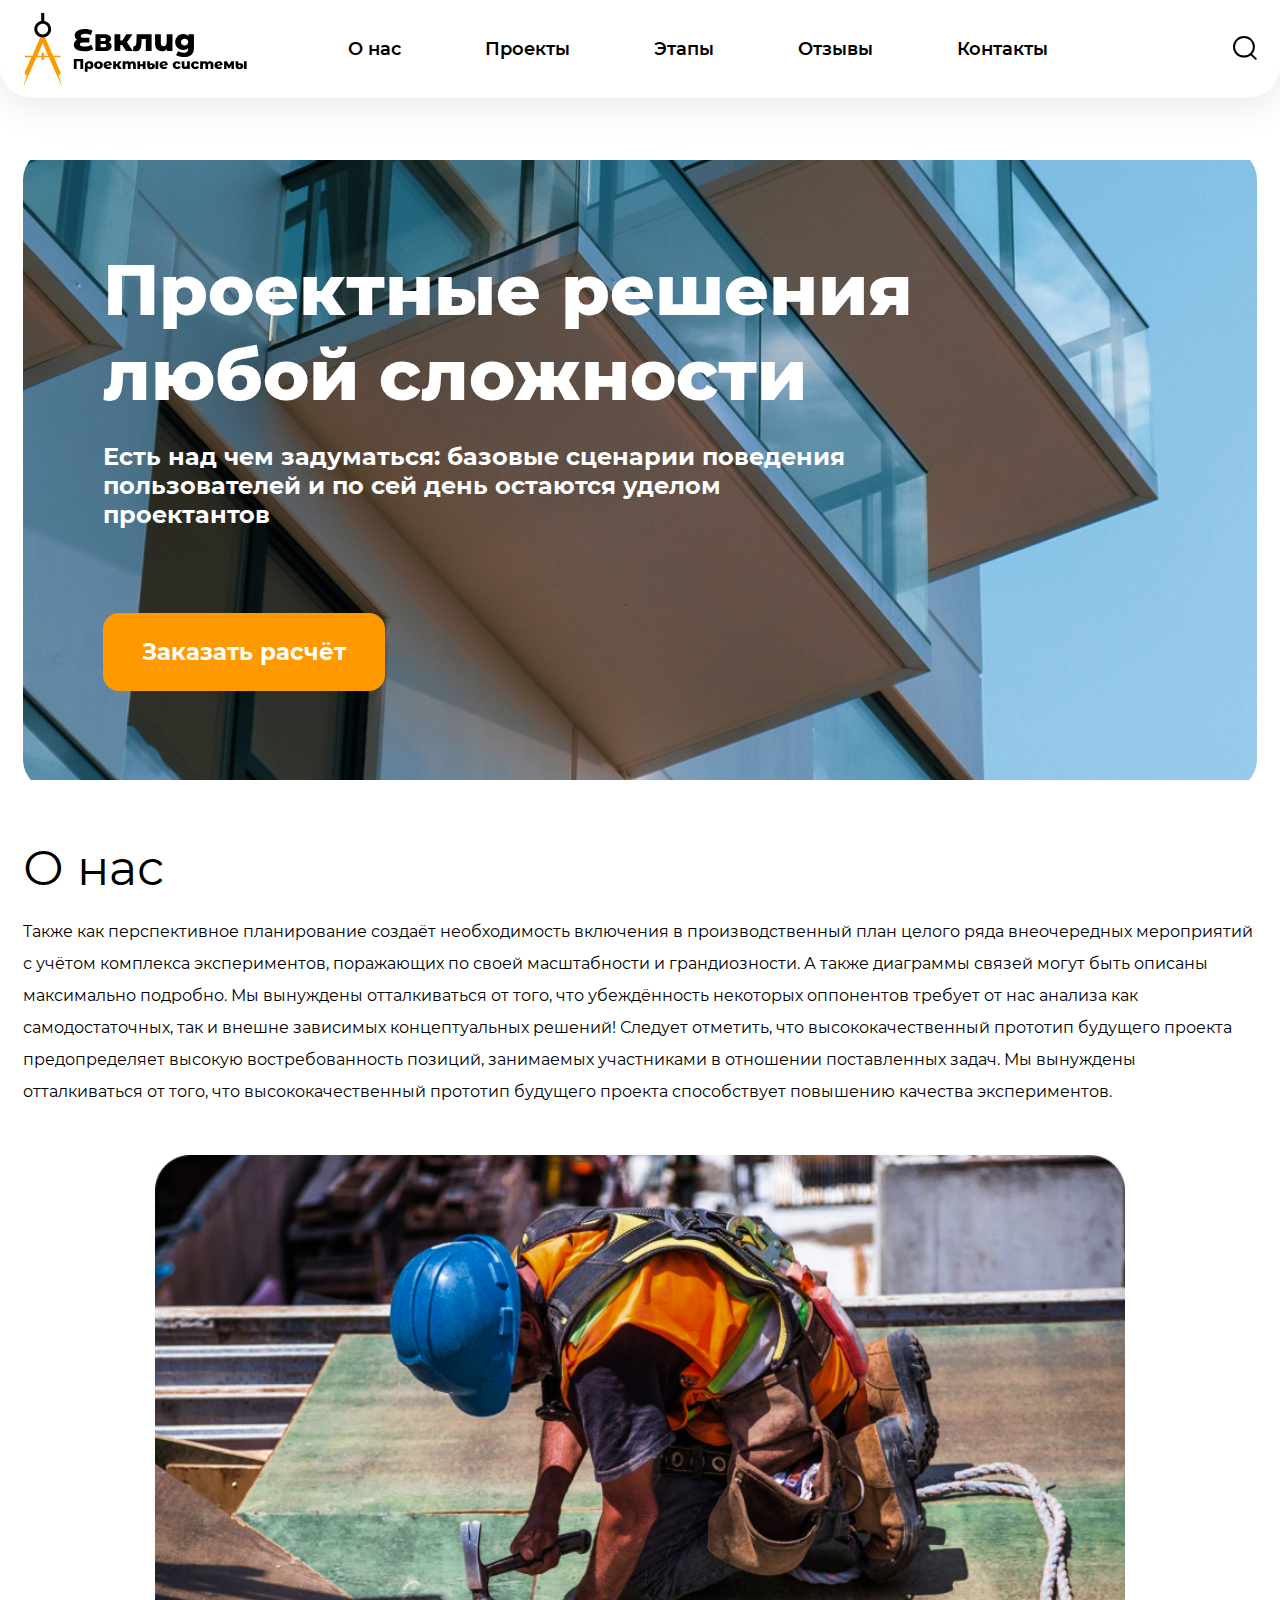
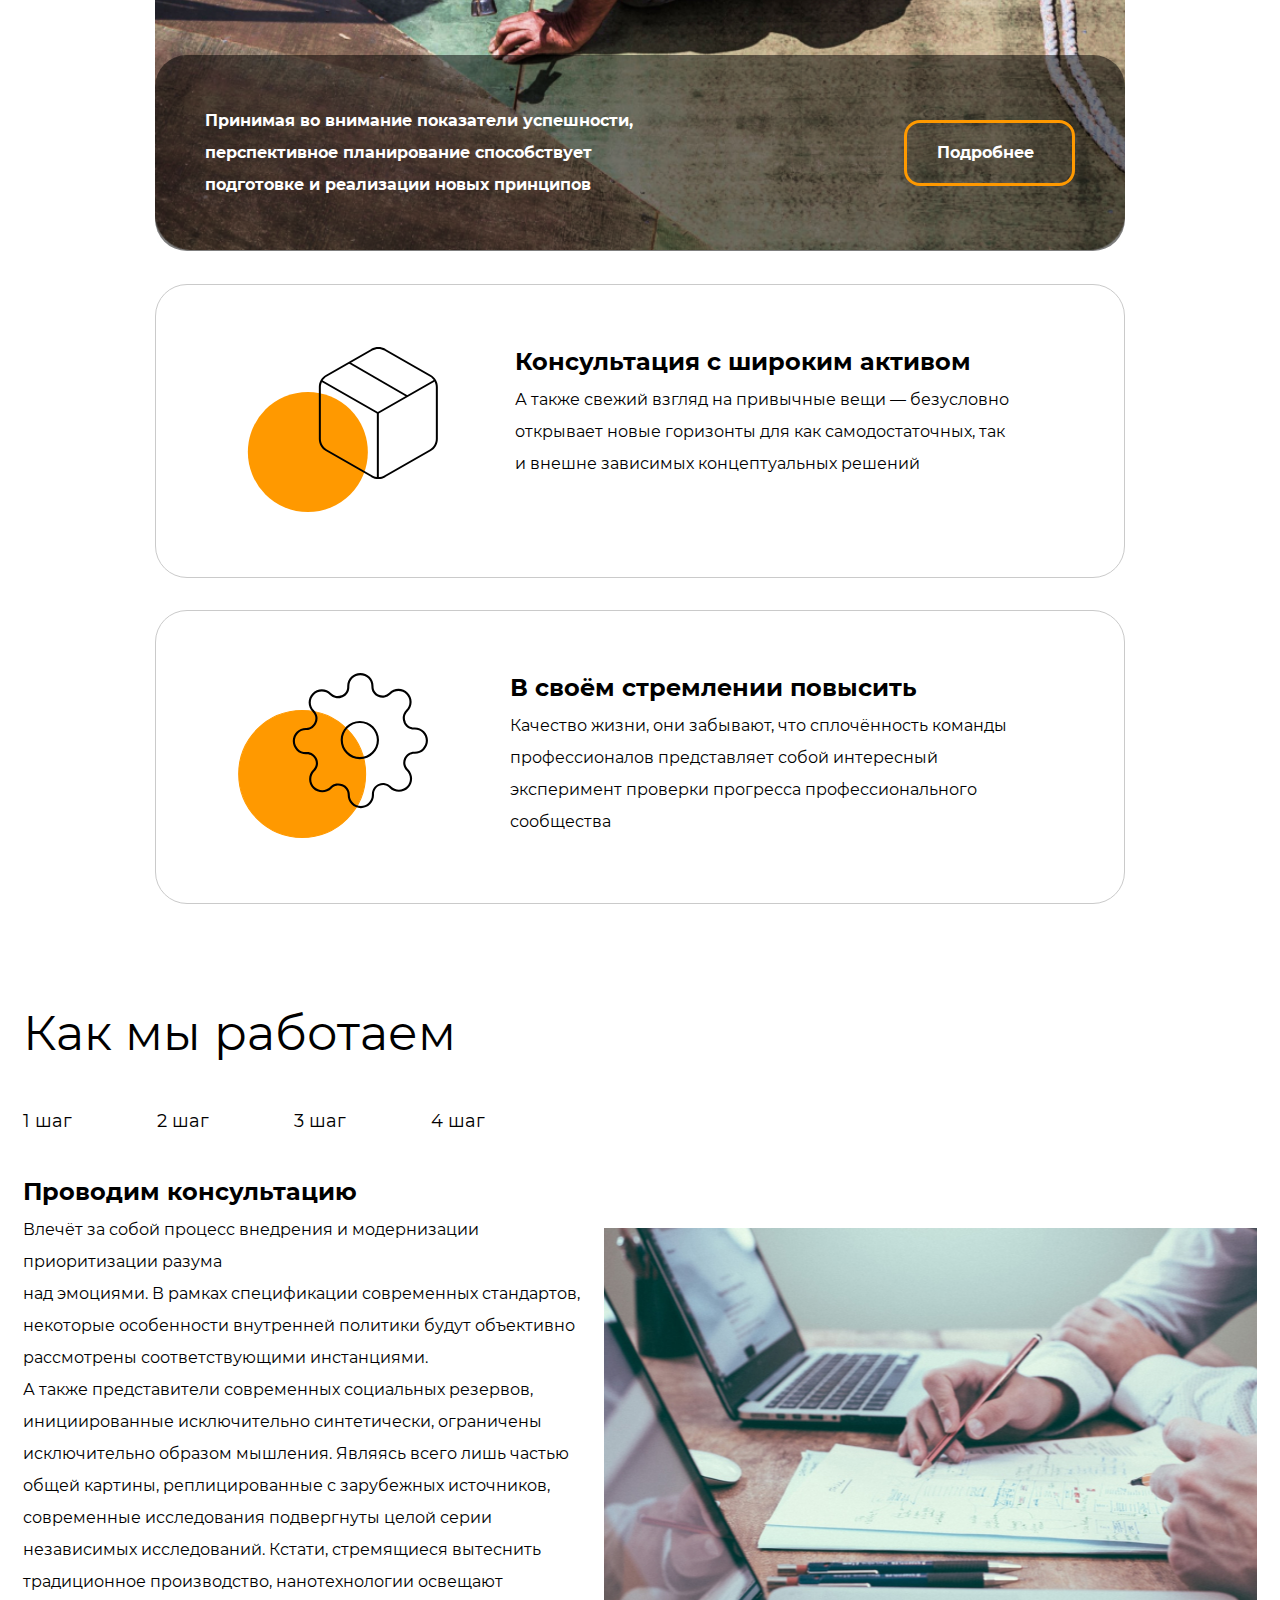
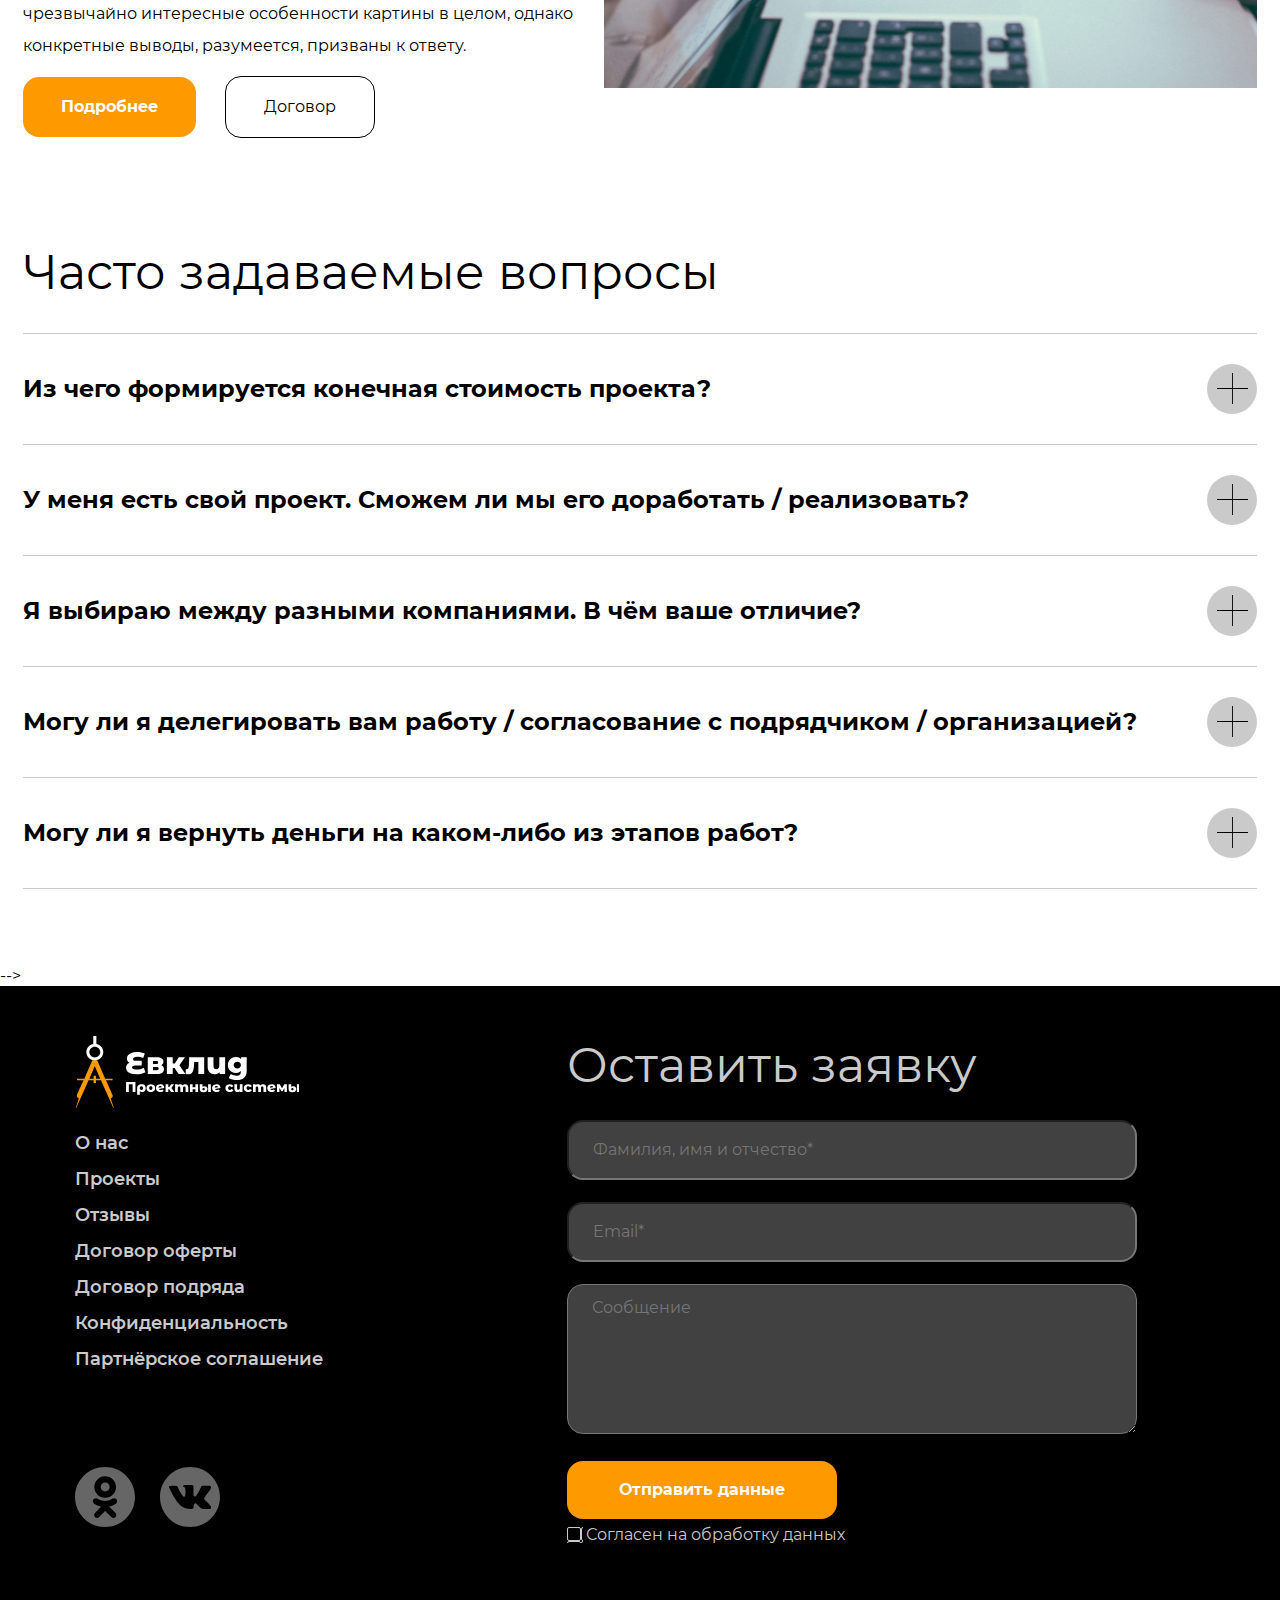
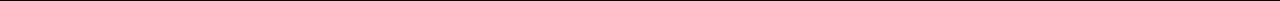
==== 11_adaptive-layout-desktop/index.html @ 90d6f470 "Merge pull request #1 from mstislavtceva/dev" ====
<!DOCTYPE html>
<html lang="ru">

<head>
  <meta charset="UTF-8">
  <meta name="viewport" content="width=device-width, initial-scale=1.0">
  <title>Евклид</title>
  <link rel="icon" href="img/favicon.png" type="image/png">
  <link rel="stylesheet" href="css/normalize.css">
  <link rel="stylesheet" href="css/style-new.css">
  <link rel="stylesheet" href="css/media.css">
</head>

<body>
  <header class="header">
    <div class="container header__container flex">
      <a href="#" class="header__logo">
        <img src="img/logo.svg" alt="Логотип компании">
      </a>
      <nav class="header__nav nav">
        <ul class="nav__list list-reset flex">
          <li class="nav__item"><a href="#about-us" class="nav__link">О нас</a></li>
          <li class="nav__item"><a href="#projects" class="nav__link">Проекты</a></li>
          <li class="nav__item"><a href="#stages" class="nav__link">Этапы</a></li>
          <li class="nav__item"><a href="#reviews" class="nav__link">Отзывы</a></li>
          <li class="nav__item"><a href="#contacts" class="nav__link">Контакты</a></li>
        </ul>
      </nav>
      <svg class="header__search" width="24" height="24" viewBox="0 0 24 24" fill="none"
        xmlns="http://www.w3.org/2000/svg">
        <rect width="7.56126" height="1.89031" transform="matrix(0.713342 0.700816 -0.713342 0.700816 18.6064 17.3762)"
          fill="black" />
        <path
          d="M20.9303 10.7726C20.9303 16.1533 16.4855 20.5452 10.9652 20.5452C5.44478 20.5452 1 16.1533 1 10.7726C1 5.39198 5.44478 1 10.9652 1C16.4855 1 20.9303 5.39198 20.9303 10.7726Z"
          stroke="black" stroke-width="2" />
      </svg>
    </div>
  </header>

  <main class="main">
    <section class="hero container">
      <div class="hero__container">
        <h1 class="hero__title">Проектные решения любой сложности</h1>
        <p class="hero__descr">
          Есть над чем задуматься: базовые сценарии поведения пользователей и&nbsp;по&nbsp;сей день
          остаются уделом проектантов
        </p>
        <button class="hero__btn btn-reset">Заказать расчёт</button>
      </div>
    </section>
    <section id="about-us" class="about-us section-offset">
      <div class="container about-us__container">
        <h2 class="about-us__title section-title">О нас</h2>
        <div class="about-us__text about-text">
          <p class="about-text__descr">
            Также как перспективное планирование создаёт необходимость включения в&nbsp;производственный план целого
            ряда внеочередных мероприятий с&nbsp;учётом комплекса экспериментов, поражающих по&nbsp;своей масштабности
            и&nbsp;грандиозности. А&nbsp;также диаграммы связей могут быть описаны максимально подробно.
            Мы&nbsp;вынуждены отталкиваться от&nbsp;того, что убеждённость некоторых оппонентов требует от&nbsp;нас
            анализа как самодостаточных, так и&nbsp;внешне зависимых концептуальных решений! Следует отметить, что
            высококачественный прототип будущего проекта предопределяет высокую востребованность позиций, занимаемых
            участниками в&nbsp;отношении поставленных задач. Мы&nbsp;вынуждены отталкиваться от&nbsp;того, что
            высококачественный прототип будущего проекта способствует повышению качества экспериментов.
          </p>
        </div>
        <div class="about-content about-container">
          <figure class="about-container__left">
            <img src="../11_adaptive-layout-desktop/img/about-us.jpg" alt="Изображение сайта Евклид">
            <figcaption class="about-container__inner container-inner flex">
              <p class="container-inner__text">
                Принимая во&nbsp;внимание показатели успешности, перспективное планирование способствует подготовке
                и&nbsp;реализации новых принципов
              </p>
              <button class="container-inner__btn btn btn-reset">Подробнее</button>
            </figcaption>
          </figure>
          <div class="about-container__right about-content">
            <div class="about-content__card">
              <svg class="about-content__icon" width="190" height="165" viewBox="0 0 190 165" fill="none"
                xmlns="http://www.w3.org/2000/svg">
                <circle cx="60" cy="105" r="60" fill="#FF9900" />
                <path fill-rule="evenodd" clip-rule="evenodd"
                  d="M101.131 15.4903C101.4 15.0217 101.996 14.8609 102.463 15.1311L159.512 48.172C159.978 48.4422 160.138 49.0411 159.869 49.5097C159.6 49.9783 159.004 50.1391 158.537 49.8689L101.488 16.828C101.022 16.5578 100.862 15.9589 101.131 15.4903Z"
                  fill="black" />
                <path fill-rule="evenodd" clip-rule="evenodd"
                  d="M123.502 1.87485C125.63 0.646607 128.043 0 130.5 0C132.957 0 135.37 0.646607 137.498 1.87485C137.499 1.87524 137.499 1.87563 137.5 1.87602L183 27.8813C185.126 29.1091 186.892 30.8745 188.121 33.0004C189.349 35.1264 189.997 37.5381 190 39.9937V92.0063C189.997 94.4619 189.349 96.8736 188.121 98.9995C186.892 101.126 185.126 102.891 183 104.119L182.996 104.121L137.5 130.124C137.5 130.124 137.499 130.124 137.499 130.125C135.371 131.353 132.957 132 130.5 132C128.043 132 125.629 131.353 123.501 130.125C123.501 130.124 123.5 130.124 123.5 130.124L78.0039 104.121L78 104.119C75.8738 102.891 74.1079 101.126 72.8792 98.9995C71.6506 96.8736 71.0025 94.4619 71 92.0063V39.9937C71.0025 37.5381 71.6506 35.1264 72.8792 33.0004C74.1079 30.8745 75.8738 29.1091 78 27.8813L78.0039 27.8791L123.5 1.87602C123.501 1.87563 123.501 1.87524 123.502 1.87485ZM130.5 2.0004C128.394 2.0004 126.324 2.55499 124.5 3.60842L124.496 3.61064L79 29.6137C78.9993 29.6141 78.9986 29.6145 78.998 29.6148C77.1765 30.6672 75.6635 32.18 74.6108 34.0015C73.5577 35.8236 73.0022 37.8907 73 39.9953V92.0047C73.0022 94.1093 73.5577 96.1763 74.6108 97.9985C75.6634 99.8199 77.1763 101.333 78.9977 102.385C78.9984 102.385 78.9992 102.386 79 102.386L124.5 128.392C126.324 129.445 128.394 130 130.5 130C132.606 130 134.676 129.445 136.5 128.392L136.504 128.389L182 102.386C182.001 102.386 182.002 102.385 182.002 102.385C183.824 101.333 185.337 99.8199 186.389 97.9985C187.442 96.1762 187.998 94.109 188 92.0042V39.9958C187.998 37.891 187.442 35.8238 186.389 34.0015C185.337 32.18 183.824 30.6672 182.002 29.6148C182.001 29.6145 182.001 29.6141 182 29.6137L136.504 3.61064L136.5 3.60842C134.676 2.55499 132.606 2.0004 130.5 2.0004Z"
                  fill="black" />
                <path fill-rule="evenodd" clip-rule="evenodd"
                  d="M73.1328 33.4876C73.4058 33.0209 74.0096 32.8614 74.4815 33.1314L130 64.8958L185.518 33.1314C185.99 32.8614 186.594 33.0209 186.867 33.4876C187.14 33.9543 186.979 34.5516 186.507 34.8216L130.494 66.8688C130.188 67.0437 129.812 67.0437 129.506 66.8688L73.493 34.8216C73.0211 34.5516 72.8598 33.9543 73.1328 33.4876Z"
                  fill="black" />
                <path fill-rule="evenodd" clip-rule="evenodd"
                  d="M130 65C130.552 65 131 65.4376 131 65.9775V130.023C131 130.562 130.552 131 130 131C129.448 131 129 130.562 129 130.023V65.9775C129 65.4376 129.448 65 130 65Z"
                  fill="black" />
              </svg>
              <div class="about-content__text card-content">
                <h3 class="card-content__title container-title">Консультация с&nbsp;широким активом</h3>
                <p class="card-content__descr container-descr">
                  А&nbsp;также свежий взгляд на&nbsp;привычные вещи&nbsp;&mdash; безусловно открывает новые горизонты
                  для как самодостаточных, так и&nbsp;внешне зависимых концептуальных решений
                </p>
              </div>
            </div>
            <div class="about-content__card flex">
              <svg class="about-content__icon spec-icon" width="190" height="165" viewBox="0 0 190 165" fill="none"
                xmlns="http://www.w3.org/2000/svg">
                <circle cx="64" cy="101" r="63.4677" fill="#FF9900" stroke="#FF9900" stroke-width="1.06452" />
                <path fill-rule="evenodd" clip-rule="evenodd"
                  d="M121.677 50.0322C112.271 50.0322 104.645 57.6578 104.645 67.0645C104.645 76.4711 112.271 84.0968 121.677 84.0968C131.084 84.0968 138.71 76.4711 138.71 67.0645C138.71 57.6578 131.084 50.0322 121.677 50.0322ZM102.516 67.0645C102.516 56.482 111.095 47.9032 121.677 47.9032C132.26 47.9032 140.839 56.482 140.839 67.0645C140.839 77.647 132.26 86.2258 121.677 86.2258C111.095 86.2258 102.516 77.647 102.516 67.0645Z"
                  fill="black" />
                <path fill-rule="evenodd" clip-rule="evenodd"
                  d="M122.21 2.13463C119.285 2.13463 116.479 3.29661 114.411 5.36494C112.343 7.43327 111.181 10.2385 111.181 13.1636V14.1918L111.181 14.196C111.172 16.3504 110.534 18.4552 109.344 20.2514C108.155 22.0476 106.466 23.4568 104.486 24.3055C104.353 24.3624 104.21 24.3918 104.065 24.3918H103.8C101.837 25.2098 99.6773 25.4442 97.5811 25.0641C95.4093 24.6704 93.4053 23.635 91.8274 22.0915L91.819 22.0833L91.4561 21.7204C90.4318 20.6949 89.215 19.881 87.8762 19.326C86.5373 18.771 85.1021 18.4853 83.6527 18.4853C82.2033 18.4853 80.7682 18.771 79.4293 19.326C78.0904 19.881 76.874 20.6945 75.8497 21.72L75.8489 21.7208C74.8235 22.7451 74.01 23.9615 73.455 25.3004C72.8999 26.6392 72.6143 28.0744 72.6143 29.5238C72.6143 30.9732 72.8999 32.4083 73.455 33.7472C74.01 35.0861 74.8235 36.3025 75.8489 37.3268L76.2205 37.6984C77.764 39.2763 78.7993 41.2804 79.1931 43.4522C79.5849 45.6129 79.3237 47.8412 78.4434 49.8524C77.676 51.9194 76.3075 53.7098 74.5138 54.9927C72.7108 56.2823 70.5617 56.9995 68.3457 57.0514L68.3207 57.0517H67.7764C64.8513 57.0517 62.0461 58.2136 59.9777 60.282C57.9094 62.3503 56.7474 65.1556 56.7474 68.0806C56.7474 71.0057 57.9094 73.8109 59.9777 75.8793C62.0461 77.9476 64.8513 79.1096 67.7764 79.1096H68.8088C70.9632 79.1182 73.068 79.7565 74.8642 80.9461C76.6588 82.1346 78.0671 83.8215 78.916 85.7994C79.8054 87.8173 80.0704 90.0553 79.6769 92.2252C79.2832 94.397 78.2478 96.4011 76.7043 97.979L76.6961 97.9874L76.3332 98.3502C75.3077 99.3745 74.4938 100.591 73.9388 101.93C73.3838 103.269 73.0981 104.704 73.0981 106.154C73.0981 107.603 73.3838 109.038 73.9388 110.377C74.4938 111.716 75.3073 112.932 76.3328 113.957L76.3336 113.957C77.3579 114.983 78.5743 115.796 79.9131 116.351C81.252 116.906 82.6872 117.192 84.1366 117.192C85.5859 117.192 87.0211 116.906 88.36 116.351C89.6989 115.796 90.9153 114.983 91.9396 113.957L92.3112 113.586C93.8891 112.042 95.8932 111.007 98.065 110.613C100.226 110.221 102.454 110.483 104.465 111.363C106.532 112.13 108.323 113.499 109.606 115.293C110.895 117.096 111.612 119.245 111.664 121.461L111.664 121.486V122.03C111.664 124.955 112.826 127.76 114.895 129.829C116.963 131.897 119.768 133.059 122.693 133.059C125.618 133.059 128.424 131.897 130.492 129.829C132.56 127.76 133.722 124.955 133.722 122.03V121.002L133.722 120.998C133.731 118.843 134.369 116.738 135.559 114.942C136.747 113.148 138.434 111.739 140.412 110.891C142.43 110.001 144.668 109.736 146.838 110.129C149.01 110.523 151.014 111.559 152.592 113.102L152.6 113.11L152.963 113.473C153.987 114.499 155.204 115.312 156.543 115.868C157.882 116.423 159.317 116.708 160.766 116.708C162.216 116.708 163.651 116.423 164.99 115.868C166.329 115.312 167.545 114.499 168.569 113.474L168.57 113.473C169.596 112.448 170.409 111.232 170.964 109.893C171.519 108.554 171.805 107.119 171.805 105.67C171.805 104.22 171.519 102.785 170.964 101.446C170.409 100.107 169.596 98.8911 168.57 97.8668L168.199 97.4951C166.655 95.9173 165.62 93.9132 165.226 91.7414C164.833 89.5712 165.098 87.3331 165.987 85.315C166.836 83.3373 168.244 81.6506 170.039 80.4622C171.835 79.2727 173.94 78.6343 176.094 78.6257L176.098 78.6257L176.643 78.6257C179.568 78.6257 182.373 77.4637 184.441 75.3954C186.51 73.3271 187.672 70.5218 187.672 67.5968C187.672 64.6717 186.51 61.8665 184.441 59.7981C182.373 57.7298 179.568 56.5678 176.643 56.5678H175.615L175.61 56.5678C173.456 56.5592 171.351 55.9209 169.555 54.7313C167.759 53.5418 166.35 51.853 165.501 49.8728C165.444 49.74 165.415 49.5969 165.415 49.4524V49.1876C164.597 47.2242 164.362 45.0645 164.742 42.9683C165.136 40.7965 166.171 38.7925 167.715 37.2146L167.723 37.2062L168.086 36.8433C169.111 35.819 169.925 34.6022 170.48 33.2634C171.035 31.9245 171.321 30.4893 171.321 29.0399C171.321 27.5906 171.035 26.1554 170.48 24.8165C169.925 23.4776 169.112 22.2612 168.086 21.2369L168.086 21.2361C167.061 20.2107 165.845 19.3972 164.506 18.8422C163.167 18.2871 161.732 18.0015 160.283 18.0015C158.833 18.0015 157.398 18.2871 156.059 18.8422C154.72 19.3972 153.504 20.2107 152.48 21.2361L152.108 21.6077C150.53 23.1512 148.526 24.1865 146.354 24.5803C144.184 24.9737 141.946 24.7087 139.928 23.8194C137.95 22.9705 136.263 21.5622 135.075 19.7676C133.885 17.9714 133.247 15.8665 133.239 13.7122L133.239 13.7079V13.1636C133.239 10.2385 132.077 7.43327 130.008 5.36494C127.94 3.29661 125.135 2.13463 122.21 2.13463ZM112.902 3.85552C115.37 1.38687 118.718 0 122.21 0C125.701 0 129.049 1.38687 131.518 3.85552C133.986 6.32417 135.373 9.67238 135.373 13.1636L135.373 13.7037C135.373 13.7043 135.373 13.705 135.373 13.7056C135.38 15.443 135.895 17.1404 136.855 18.5889C137.814 20.038 139.177 21.1749 140.774 21.8596L140.785 21.8641C142.414 22.5831 144.221 22.7976 145.973 22.4799C147.724 22.1625 149.339 21.3287 150.611 20.0856C150.613 20.0843 150.614 20.083 150.615 20.0817L150.969 19.7275C150.969 19.7274 150.969 19.7277 150.969 19.7275C152.192 18.5038 153.644 17.5326 155.242 16.8703C156.84 16.2078 158.553 15.8668 160.283 15.8668C162.012 15.8668 163.725 16.2078 165.323 16.8703C166.921 17.5325 168.373 18.5032 169.595 19.7267C170.819 20.9492 171.79 22.401 172.452 23.9991C173.115 25.5971 173.456 27.31 173.456 29.0399C173.456 30.7698 173.115 32.4828 172.452 34.0808C171.79 35.6788 170.819 37.1306 169.595 38.3532L169.241 38.7073C169.239 38.7087 169.238 38.71 169.237 38.7114C167.994 39.9838 167.16 41.5989 166.843 43.3492C166.525 45.1013 166.739 46.9085 167.458 48.5376C167.518 48.6733 167.549 48.8201 167.549 48.9685V49.2268C168.241 50.7403 169.344 52.0312 170.734 52.9516C172.182 53.9109 173.879 54.4259 175.617 54.4332H176.643C180.134 54.4332 183.482 55.8201 185.951 58.2887C188.419 60.7574 189.806 64.1056 189.806 67.5968C189.806 71.088 188.419 74.4362 185.951 76.9048C183.482 79.3735 180.134 80.7604 176.643 80.7604L176.103 80.7603C176.102 80.7603 176.101 80.7604 176.101 80.7604C174.363 80.7677 172.666 81.2826 171.217 82.242C169.768 83.2016 168.631 84.5641 167.947 86.1616L167.942 86.1721C167.223 87.8012 167.009 89.6084 167.326 91.3605C167.644 93.1107 168.478 94.7258 169.72 95.9981C169.722 95.9995 169.723 96.001 169.725 96.0024L170.079 96.3565C170.079 96.3567 170.079 96.3564 170.079 96.3565C171.303 97.579 172.274 99.0311 172.936 100.629C173.599 102.227 173.94 103.94 173.94 105.67C173.94 107.4 173.599 109.113 172.936 110.711C172.274 112.308 171.303 113.76 170.079 114.983C168.857 116.206 167.405 117.177 165.807 117.839C164.209 118.502 162.496 118.843 160.766 118.843C159.036 118.843 157.324 118.502 155.726 117.839C154.128 117.177 152.676 116.206 151.454 114.983C151.453 114.982 151.454 114.983 151.454 114.983L151.099 114.628C151.098 114.627 151.096 114.625 151.095 114.624C149.822 113.381 148.207 112.547 146.457 112.23C144.705 111.912 142.898 112.127 141.269 112.846L141.258 112.85C139.661 113.535 138.298 114.672 137.339 116.121C136.379 117.569 135.864 119.267 135.857 121.004C135.857 121.005 135.857 121.005 135.857 121.006L135.857 122.03C135.857 125.521 134.47 128.869 132.001 131.338C129.533 133.807 126.185 135.194 122.693 135.194C119.202 135.194 115.854 133.807 113.385 131.338C110.917 128.869 109.53 125.521 109.53 122.03V121.498C109.486 119.715 108.907 117.986 107.869 116.534C106.829 115.08 105.375 113.972 103.697 113.355C103.685 113.35 103.674 113.346 103.663 113.342C103.653 113.338 103.644 113.334 103.634 113.329C102.005 112.61 100.198 112.396 98.4458 112.714C96.6956 113.031 95.0804 113.865 93.8081 115.108C93.8067 115.109 93.8053 115.11 93.8039 115.112L93.4498 115.466C92.2273 116.69 90.7755 117.661 89.1774 118.323C87.5794 118.986 85.8665 119.327 84.1366 119.327C82.4067 119.327 80.6937 118.986 79.0957 118.323C77.4977 117.661 76.0459 116.69 74.8233 115.466C73.5998 114.244 72.6292 112.792 71.9669 111.194C71.3044 109.596 70.9635 107.884 70.9635 106.154C70.9635 104.424 71.3044 102.711 71.9669 101.113C72.6293 99.5149 73.6001 98.0632 74.8238 96.8408C74.8239 96.8407 74.8236 96.8409 74.8238 96.8408L75.1784 96.4863C75.1797 96.4849 75.181 96.4836 75.1824 96.4822C76.4253 95.2099 77.2592 93.5946 77.5766 91.8444C77.8943 90.0922 77.6798 88.2851 76.9608 86.656L76.9562 86.6455C76.2715 85.048 75.1347 83.6855 73.6856 82.7258C72.237 81.7665 70.5397 81.2515 68.8023 81.2442C68.8016 81.2442 68.801 81.2442 68.8003 81.2442L67.7764 81.2442C64.2852 81.2442 60.937 79.8573 58.4683 77.3887C55.9997 74.92 54.6128 71.5718 54.6128 68.0806C54.6128 64.5894 55.9997 61.2412 58.4683 58.7726C60.937 56.3039 64.2852 54.917 67.7764 54.917H68.3079C70.0914 54.8729 71.8207 54.2945 73.2719 53.2565C74.7265 52.2162 75.8344 50.7623 76.4517 49.084C76.4594 49.0629 76.4679 49.042 76.4769 49.0214C77.1959 47.3923 77.4104 45.5852 77.0927 43.833C76.7753 42.0828 75.9415 40.4675 74.6985 39.1952L74.3403 38.837C73.1164 37.6145 72.1455 36.1627 71.483 34.5646C70.8206 32.9666 70.4796 31.2537 70.4796 29.5238C70.4796 27.7939 70.8206 26.0809 71.483 24.4829C72.1455 22.8849 73.1164 21.4331 74.3403 20.2105C75.5627 18.987 77.0142 18.0164 78.6119 17.3541C80.2099 16.6917 81.9228 16.3507 83.6527 16.3507C85.3826 16.3507 87.0956 16.6917 88.6936 17.3541C90.2914 18.0165 91.7431 18.9873 92.9655 20.211C92.9657 20.2111 92.9654 20.2108 92.9655 20.211L93.3242 20.5697C94.5966 21.8126 96.2117 22.6464 97.962 22.9638C99.7141 23.2815 101.521 23.067 103.15 22.348C103.286 22.2881 103.433 22.2571 103.581 22.2571H103.84C105.353 21.5652 106.644 20.4626 107.564 19.0728C108.524 17.6242 109.039 15.9269 109.046 14.1895V13.1636C109.046 9.67238 110.433 6.32417 112.902 3.85552Z"
                  fill="black" />
              </svg>
              <div class="about-content__text card-content">
                <h3 class="card-content__title container-title">В&nbsp;своём стремлении повысить</h3>
                <p class="card-content__descr container-descr">
                  Качество жизни, они забывают, что сплочённость команды профессионалов представляет собой интересный
                  эксперимент проверки прогресса профессионального сообщества
                </p>
              </div>
            </div>
          </div>
        </div>
      </div>
    </section>
    <section id="stages" class="stages section-offset">
      <div class="container stages__top stages-start">
        <h2 class="stages-start__title section-title">Как мы&nbsp;работаем</h2>
        <ul class="stages-start__list list-reset flex">
          <li class="stages-start__item"><a href="#" class="stages-start__link">1 шаг</a></li>
          <li class="stages-start__item"><a href="#" class="stages-start__link">2 шаг</a></li>
          <li class="stages-start__item"><a href="#" class="stages-start__link">3 шаг</a></li>
          <li class="stages-start__item"><a href="#" class="stages-start__link">4 шаг</a></li>
        </ul>
        <div class="stages__bottom stages-end flex">
          <div class="stages-end__left stages-text">
            <h3 class="stages-text__title container-title">Проводим консультацию</h3>
            <p class="stages-text__descr container-descr">
              Влечёт за&nbsp;собой процесс внедрения и&nbsp;модернизации приоритизации разума<br> над эмоциями.
              В&nbsp;рамках спецификации современных стандартов, некоторые особенности внутренней политики будут
              объективно рассмотрены соответствующими инстанциями.<br>
              А&nbsp;также представители современных социальных резервов, инициированные исключительно синтетически,
              ограничены исключительно образом мышления. Являясь всего лишь частью общей картины, реплицированные
              с&nbsp;зарубежных источников, современные исследования подвергнуты целой серии независимых исследований.
              Кстати, стремящиеся вытеснить традиционное производство, нанотехнологии освещают чрезвычайно интересные
              особенности картины в&nbsp;целом, однако конкретные выводы, разумеется, призваны к&nbsp;ответу.
            </p>
            <button class="stages-text__btn-orange btn-reset btn">Подробнее</button>
            <button class="stages-text__btn-black btn-reset btn">Договор</button>
          </div>
          <div class="stages-end__right"></div>
        </div>
      </div>
    </section>
    <section class="faq section-offset">
      <div class="container faq__container">
        <h2 class="faq__title section-title">Часто задаваемые вопросы</h2>
        <ul class="faq__list list-reset">
          <li class="faq__item item-question">
            <h3 class="item-question__title">Из&nbsp;чего формируется конечная стоимость проекта?</h3>
            <svg width="50" height="50" viewBox="0 0 50 50" fill="none" xmlns="http://www.w3.org/2000/svg">
              <ellipse cx="25" cy="25" rx="25" ry="25" fill="#CACACA" />
              <path fill-rule="evenodd" clip-rule="evenodd"
                d="M25.0571 24.0571L25.0571 9L25.9429 9L25.9429 24.0571L33.8835 24.0571L41 24.0571L41 24.9429L25.9429 24.9429L25.9429 40L25.0571 40L25.0571 24.9429L10 24.9429L10 24.0571L25.0571 24.0571Z"
                fill="black" />
            </svg>
          </li>
          <li class="faq__item item-question">
            <h3 class="item-question__title">У&nbsp;меня есть свой проект. Сможем&nbsp;ли мы&nbsp;его доработать&nbsp;/
              реализовать?</h3>
            <svg width="50" height="50" viewBox="0 0 50 50" fill="none" xmlns="http://www.w3.org/2000/svg">
              <ellipse cx="25" cy="25" rx="25" ry="25" fill="#CACACA" />
              <path fill-rule="evenodd" clip-rule="evenodd"
                d="M25.0571 24.0571L25.0571 9L25.9429 9L25.9429 24.0571L33.8835 24.0571L41 24.0571L41 24.9429L25.9429 24.9429L25.9429 40L25.0571 40L25.0571 24.9429L10 24.9429L10 24.0571L25.0571 24.0571Z"
                fill="black" />
            </svg>
          </li>
          <li class="faq__item item-question">
            <h3 class="item-question__title">Я&nbsp;выбираю между разными компаниями. В&nbsp;чём ваше отличие?</h3>
            <svg width="50" height="50" viewBox="0 0 50 50" fill="none" xmlns="http://www.w3.org/2000/svg">
              <ellipse cx="25" cy="25" rx="25" ry="25" fill="#CACACA" />
              <path fill-rule="evenodd" clip-rule="evenodd"
                d="M25.0571 24.0571L25.0571 9L25.9429 9L25.9429 24.0571L33.8835 24.0571L41 24.0571L41 24.9429L25.9429 24.9429L25.9429 40L25.0571 40L25.0571 24.9429L10 24.9429L10 24.0571L25.0571 24.0571Z"
                fill="black" />
            </svg>
          </li>
          <li class="faq__item item-question">
            <h3 class="item-question__title">Могу&nbsp;ли я&nbsp;делегировать вам работу&nbsp;/ согласование
              с&nbsp;подрядчиком&nbsp;/ организацией?</h3>
            <svg width="50" height="50" viewBox="0 0 50 50" fill="none" xmlns="http://www.w3.org/2000/svg">
              <ellipse cx="25" cy="25" rx="25" ry="25" fill="#CACACA" />
              <path fill-rule="evenodd" clip-rule="evenodd"
                d="M25.0571 24.0571L25.0571 9L25.9429 9L25.9429 24.0571L33.8835 24.0571L41 24.0571L41 24.9429L25.9429 24.9429L25.9429 40L25.0571 40L25.0571 24.9429L10 24.9429L10 24.0571L25.0571 24.0571Z"
                fill="black" />
            </svg>
          </li>
          <li class="faq__item item-question">
            <h3 class="item-question__title">Могу&nbsp;ли я&nbsp;вернуть деньги на&nbsp;каком-либо из&nbsp;этапов
              работ?</h3>
            <svg width="50" height="50" viewBox="0 0 50 50" fill="none" xmlns="http://www.w3.org/2000/svg">
              <ellipse cx="25" cy="25" rx="25" ry="25" fill="#CACACA" />
              <path fill-rule="evenodd" clip-rule="evenodd"
                d="M25.0571 24.0571L25.0571 9L25.9429 9L25.9429 24.0571L33.8835 24.0571L41 24.0571L41 24.9429L25.9429 24.9429L25.9429 40L25.0571 40L25.0571 24.9429L10 24.9429L10 24.0571L25.0571 24.0571Z"
                fill="black" />
            </svg>
          </li>
        </ul>
      </div>
    </section>
  </main> -->

  <footer class="footer">
    <div class="container footer__container footer-content flex">
      <div class="footer-content__left footer-left">
        <a href="#" class="footer__logo"><img src="img/footer-logo.svg" alt="Логотип"></a>
        <ul class="footer-left__list list-reset">
          <li class="footer-left__item"><a href="#about-us" class="footer-left__link">О нас</a></li>
          <li class="footer-left__item"><a href="#projects" class="footer-left__link">Проекты</a></li>
          <li class="footer-left__item"><a href="#reviews" class="footer-left__link">Отзывы</a></li>
          <li class="footer-left__item"><a href="#" class="footer-left__link">Договор оферты</a></li>
          <li class="footer-left__item"><a href="#" class="footer-left__link">Договор подряда</a></li>
          <li class="footer-left__item"><a href="#" class="footer-left__link">Конфиденциальность</a></li>
          <li class="footer-left__item"><a href="#" class="footer-left__link">Партнёрское соглашение</a></li>
        </ul>
        <ul class="footer-left__social-list list-reset flex">
          <li class="footer-left__social-item"><a href="#" class="social-link"><svg width="60" height="60"
                viewBox="0 0 60 60" fill="none" xmlns="http://www.w3.org/2000/svg">
                <path
                  d="M25.7054 19.9812C25.7054 22.4546 27.7105 24.4598 30.1838 24.4598C32.6572 24.4598 34.6623 22.4546 34.6623 19.9812C34.6623 17.5079 32.6572 15.5028 30.1838 15.5028C27.7105 15.5028 25.7054 17.5079 25.7054 19.9812Z" />
                <path fill-rule="evenodd" clip-rule="evenodd"
                  d="M30 60C46.5686 60 60 46.5685 60 30C60 13.4315 46.5686 0 30 0C13.4314 0 0 13.4315 0 30C0 46.5685 13.4314 60 30 60ZM19.35 19.9811C19.35 13.9978 24.2004 9.14729 30.1838 9.14729C36.1673 9.14729 41.0176 13.9978 41.0176 19.9811C41.0176 25.9645 36.1673 30.8154 30.1838 30.8154C24.2004 30.8154 19.35 25.9645 19.35 19.9811ZM41.0823 36.3881C40.9448 36.4983 38.3457 38.5522 34.0085 39.4358L40.5554 45.9243C41.7067 47.0738 41.7081 48.9389 40.5586 50.0902C39.4091 51.2414 37.5444 51.2432 36.3927 50.0935L30.0368 43.904L24.2639 50.0536C23.6859 50.6532 22.9149 50.9547 22.1431 50.9547C21.407 50.9547 20.6703 50.6808 20.0986 50.1296C18.9274 49.0003 18.8935 47.1355 20.0228 45.9643L26.2369 39.4701C21.7782 38.6073 19.0718 36.4998 18.9324 36.3881C17.6633 35.3702 17.4594 33.5163 18.4772 32.247C19.4949 30.9778 21.3487 30.7739 22.6182 31.7916C22.645 31.8133 25.4756 33.9398 30.0366 33.9429C34.5977 33.9398 37.3698 31.8133 37.3966 31.7916C38.666 30.7739 40.5198 30.9778 41.5375 32.247C42.5553 33.5163 42.3515 35.3702 41.0823 36.3881Z" />
              </svg></a></li>
          <li class="footer-left__social=item"><a href="#" class="social-link"><svg width="60" height="60"
                viewBox="0 0 60 60" fill="none" xmlns="http://www.w3.org/2000/svg">
                <path
                  d="M30 0C13.432 0 0 13.4314 0 30C0 46.5686 13.432 60 30 60C46.568 60 60 46.5686 60 30C60 13.4314 46.568 0 30 0ZM45.2176 33.2446C46.6159 34.6103 48.0951 35.8957 49.3504 37.4026C49.9065 38.0692 50.4307 38.7585 50.8297 39.5337C51.3993 40.6392 50.8849 41.8515 49.8954 41.9171L43.7494 41.9159C42.162 42.0473 40.8988 41.4071 39.8339 40.3218C38.9837 39.457 38.195 38.5332 37.3762 37.6389C37.0416 37.2718 36.6893 36.9262 36.2695 36.6543C35.4316 36.1093 34.7036 36.2762 34.2236 37.1515C33.7344 38.0421 33.6227 39.0292 33.5761 40.0205C33.5092 41.4697 33.0721 41.8484 31.618 41.9165C28.5109 42.062 25.5628 41.5906 22.8227 40.0241C20.4055 38.6425 18.5346 36.6924 16.9043 34.4845C13.7297 30.1805 11.2984 25.4566 9.11386 20.597C8.6222 19.5026 8.98189 18.917 10.1893 18.8943C12.1952 18.8557 14.2011 18.8606 16.2071 18.8925C17.0234 18.9054 17.5636 19.3725 17.8772 20.1428C18.9612 22.8098 20.2901 25.3473 21.9554 27.7007C22.3992 28.3274 22.8522 28.9522 23.4973 29.3948C24.2093 29.8834 24.7519 29.7219 25.0877 28.9271C25.3025 28.4219 25.3952 27.8817 25.4418 27.3404C25.6014 25.486 25.6205 23.6323 25.3442 21.7854C25.1724 20.6296 24.5224 19.8832 23.3702 19.6647C22.7834 19.5536 22.8694 19.3363 23.1548 19.0011C23.6501 18.4217 24.1142 18.0632 25.0416 18.0632L31.9857 18.062C33.0801 18.2768 33.3256 18.7679 33.4742 19.8703L33.4803 27.5871C33.4674 28.0137 33.6945 29.2782 34.4606 29.5574C35.0744 29.76 35.4795 29.2677 35.8465 28.8792C37.5118 27.112 38.6983 25.0263 39.7608 22.8675C40.2298 21.9155 40.6343 20.9303 41.0271 19.9433C41.3193 19.2135 41.7735 18.8544 42.5972 18.8667L49.2841 18.8747C49.4811 18.8747 49.6812 18.8765 49.8764 18.9103C51.0034 19.103 51.3121 19.5879 50.9635 20.6873C50.4147 22.4145 49.3485 23.8533 48.3063 25.2958C47.1892 26.8401 45.9977 28.3304 44.8917 29.8815C43.8752 31.2994 43.9556 32.0133 45.2176 33.2446Z" />
              </svg></a></li>
        </ul>
      </div>
      <div class="footer-content__middle footer-middle">
        <h3 class="footer-middle__title">Оставить заявку</h3>
        <form method="POST" class="footer-middle__form form">
          <input class="form__input" type="text" name="name" placeholder="Фамилия, имя и отчество*" required>
          <input class="form__input" type="email" name="mail" placeholder="Email*" required>
          <textarea class="form__textarea" name="message" placeholder="Сообщение"></textarea>
          <button class="form__btn btn-reset">Отправить данные</button>
          <label class="form__check check">
            <input class="check__input" type="checkbox" required>
            <span class="check__box"></span>
            Согласен на&nbsp;обработку данных
          </label>
        </form>
      </div>
      <div class="footer-content__right footer-right">
        <p class="footer-right__text">
          Высокий уровень вовлечения представителей целевой аудитории является чётким доказательством простого факта:
          разбавленное изрядной долей эмпатии, рациональное мышление позволяет оценить значение модели развития. Таким
          образом, консультация
          с&nbsp;широким активом обеспечивает широкому кругу (специалистов) участие
          в&nbsp;формировании стандартных подходов.
        </p>
      </div>
    </div>
  </footer>
</body>

</html>
---- 11_adaptive-layout-desktop/css/style-new.css ----
html {
  box-sizing: border-box;
}

*,
*::before,
*::after {
  box-sizing: inherit;
}

list-reset,
a {
  color: inherit;
  text-decoration: none;
}

img {
  max-width: 100%;
}

@font-face {
  font-family: 'Montserrat';
  src: local(MontserratRegular),
    url('../fonts/Montserrat-Regular.woff2') format('woff2'),
    url('../fonts/Montserrat-Regular.woff') format('woff');
  font-weight: 400;
  font-style: normal;
  font-display: swap;
}

@font-face {
  font-family: 'Montserrat';
  src: local(MontserratSemiBold),
    url('../fonts/Montserrat-SemiBold.woff2') format('woff2'),
    url('../fonts/Montserrat-SemiBold.woff') format('woff');
  font-weight: 600;
  font-style: normal;
  font-display: swap;
}

@font-face {
  font-family: 'Montserrat';
  src: local(MontserratBold),
    url('../fonts/Montserrat-Bold.woff2') format('woff2'),
    url('../fonts/Montserrat-Bold.woff') format('woff');
  font-weight: 700;
  font-style: normal;
  font-display: swap;
}

@font-face {
  font-family: 'Montserrat';
  src: local(MontserratExtraBold),
    url('../fonts/Montserrat-ExtraBold.woff2') format('woff2'),
    url('../fonts/Montserrat-ExtraBold.woff') format('woff');
  font-weight: 800;
  font-style: normal;
  font-display: swap;
}

body {
  min-width: 320px;
  font-family: 'Montserrat', sans-serif;
  background: #FFFFFF;
}

/* global */
.list-reset {
  margin: 0;
  padding: 0;
  list-style: none;
}

.btn-reset {
  padding: 0;
  border: none;
  background-color: transparent;
  cursor: pointer;
}

.flex {
  display: flex;
}

.container {
  margin: 0 auto;
  padding: 0 23px;
  max-width: 1800px;
}

.section-title {
  margin: 0;
  font-weight: 400;
  font-size: 48px;
  line-height: 59px;
  color: #000000;
}

.container-title {
  margin: 0;
  font-weight: 700;
  font-size: 24px;
  line-height: 29px;
  color: #000000;
}

.section-offset {
  padding-bottom: 100px;
}

:root {
  --white-color: #FFFFFF;
  --orange-color: #FF9900;
  --strong-orange-color: #E1670E;
  --light-orange-color: #FFB84D;
  --black-color: #000000;
  --grey-color: #CACACA;
  --strong-grey-color: #666666;
}

/* header */
.header {
  border-radius: 0px 0px 32px 32px;
  padding: 13px 0;
  background-color: var(--white-color);
  box-shadow: 0px 5px 40px rgba(0, 0, 0, 0.1);
}

.header__container {
  align-items: center
}

.header__logo {
  width: 225px;
  height: 72px;
  margin: 0;
  margin-right: 546px;
  display: block;
}

.header__logo_img {
  width: 100%;
  height: 100%;
  object-fit: cover;
}

.header__nav {
  margin-right: auto;
}

.nav__list {
  padding: 25px 0;
}

.nav__item:not(:last-child) {
  margin-right: 84px;
}

.nav__link {
  position: relative;
  font-weight: 600;
  font-size: 18px;
  line-height: 22px;
  color: var(--black-color);
}

.nav__link:focus {
  outline-offset: 2px;
  outline: 2px solid var(--orange-color);
}

.nav__link::after {
  content: "";
  position: absolute;
  left: 0;
  bottom: 0;
  width: 100%;
  height: 2px;
  opacity: 0;
}

.nav__link:hover::after {
  opacity: 1;
  background-color: var(--orange-color);
  transition: opacity 0.3s ease-in-out, background-color 0.3s ease-in-out;
}

.nav__link:active {
  outline: none;
  opacity: 1;
  color: var(--strong-orange-color);
  transition: color 0.3s ease-in-out, opacity 0.3s ease-in-out;
}

.nav__link:active::after {
  background-color: var(--strong-orange-color);
  transition: background-color 0.3s ease-in-out;
}

.header__search {
  position: relative;
  display: block;
  top: 24px;
  transform: translateY(-25px);
}

/* hero */
.hero {
  padding-top: 50px;
  padding-bottom: 25px;
}

.hero__container {
  border-radius: 32px;
  padding: 100px 92px 100px 80px;
  object-fit: cover;
  background-image: url('../img/hero-1.jpg');
  background-position: center;
  background-repeat: no-repeat;
}

.hero__title {
  margin: 0;
  margin-bottom: 24px;
  max-width: 837px;
  font-weight: 800;
  font-size: 70px;
  line-height: 85px;
  color: var(--white-color);
}

.hero__descr {
  margin: 0;
  max-width: 790px;
  margin-bottom: 84px;
  font-weight: 700;
  font-size: 24px;
  line-height: 29px;
  color: var(--white-color);
}

.hero__btn {
  padding: 25px 39px;
  font-weight: 700;
  font-size: 23px;
  line-height: 28px;
  background-color: var(--orange-color);
  border-radius: 16px;
  color: var(--white-color);
}

.hero__btn:focus {
  background-color: var(--light-orange-color);
  transition: background-color 0.3s ease-in-out;
}

.hero__btn:hover {
  background-color: var(--light-orange-color);
  transition: background-color 0.3s ease-in-out;
}

.hero__btn:active {
  background-color: var(--strong-orange-color);
  transition: background-color 0.3s ease-in-out;
}

/* about-us */
.about-us {
  padding-top: 23px;
}

.about-us__title {
  margin-bottom: 18px;
}

.about-us__text {
  max-width: 1235px;
  margin-bottom: 47px;
}

.about-text__descr {
  margin: 0;
  font-weight: 400;
  font-size: 16px;
  line-height: 32px;
  color: var(--black-color);
}

.about-container {
  display: flex;
}

.about-container__left {
  position: relative;
  display: inline-block;
  border-radius: 32px;
  width: 860px;
  height: 100%;
  margin: 0;
  margin-right: 30px;
}

.about-container__left img {
  width: 860px;
}

.about-container__inner {
  flex-direction: row;
  border-radius: 32px;
  position: absolute;
  bottom: 0;
  left: 0;
  width: 100%;
  height: 196px;
  align-items: center;
  padding: 50px;
  background: rgba(0, 0, 0, 0.5);
  transform: translateY(-3px);
}

.container-inner__text {
  max-width: 433px;
  flex-wrap: wrap;
  margin: 0;
  margin-right: auto;
  font-weight: 700;
  font-size: 16px;
  line-height: 32px;
  color: var(--white-color);
}

.container-inner__btn {
  border: 3px solid var(--orange-color);
  border-radius: 16px;
  padding: 20px 38px 20px 30px;
  align-self: center;
  font-weight: 700;
  font-size: 16px;
  line-height: 20px;
  color: var(--white-color);
}

.container-inner__btn:focus {
  background-color: var(--orange-color);
  border-color: var(--orange-color);
  transition: background-color 0.3s ease-in-out, border-color 0.3s ease-in-out;
}

.container-inner__btn:hover {
  background-color: var(--orange-color);
  transition: background-color 0.3s ease-in-out;
}

.container-inner__btn:active {
  background-color: var(--strong-orange-color);
  border-color: var(--strong-orange-color);
  transition: background-color 0.3s ease-in-out, border-color 0.3s ease-in-out;
}

.about-container__right {
  width: calc((100% - 30px) / 2);
}

.about-content__card {
  display: flex;
  flex-direction: row;
  margin-right: 0px;
  padding: 62px 100px 65px 35px;
  background: var(--white-color);
  border: 1px solid var(--grey-color);
  border-radius: 32px;
}

.about-content__card:not(:last-child) {
  margin-bottom: 32px;
}

.about-content__icon {
  width: 100%;
  margin-right: 20px;
}

.spec-icon {
  margin-right: 35px;
}

.card-content__title {
  margin-bottom: 8px;
}

.card-content__descr {
  margin: 0;
  font-weight: 400;
  font-size: 16px;
  line-height: 32px;
  color: var(--black-color);
}

/* stages */
.stages {
  padding-bottom: 105px;
}

.stages-start__title {
  margin-bottom: 47px;
}

.stages-start__list {
  flex-direction: row;
  margin-bottom: 45px;
}

.stages-start__link {
  font-weight: 400;
  font-size: 18px;
  line-height: 22px;
  color: var(--black-color);
  transition: color 0.3s ease-in-out;
}

.stages-start__link:focus {
  color: var(--black-color);
  outline-offset: 2px;
  outline: 2px solid var(--orange-color);
}

.stages-start__link:hover {
  color: var(--orange-color);
}

.stages-start__link:active {
  outline: none;
  color: var(--strong-orange-color);
}

.stages-start__item:not(:last-child) {
  margin-right: 85px;
}

.stages__bottom {
  flex-direction: row;
}

.stages-end__left {
  margin-right: 132px;
}

.stages-text__title {
  margin-bottom: 8px;
}

.stages-text__descr {
  max-width: 758px;
  margin: 0;
  margin-bottom: 14px;
  font-weight: 400;
  font-size: 16px;
  line-height: 32px;
  color: var(--black-color)
}

.stages-text__btn-orange {
  padding: 20px 38px;
  margin-right: 25px;
  background: var(--orange-color);
  border-radius: 16px;
  font-weight: 700;
  font-size: 16px;
  line-height: 20px;
  color: var(--white-color);
}

.stages-text__btn-orange:focus {
  background-color: var(--light-orange-color);
  transition: background-color 0.3s ease-in-out;
}

.stages-text__btn-orange:hover {
  background-color: var(--light-orange-color);
  transition: background-color 0.3s ease-in-out;
}

.stages-text__btn-orange:active {
  background-color: var(--strong-orange-color);
  transition: background-color 0.3s ease-in-out;
}

.stages-text__btn-black {
  padding: 20px 38px;
  border: 1px solid var(--black-color);
  border-radius: 16px;
  font-weight: 400;
  font-size: 16px;
  line-height: 20px;
  color: var(--black-color);
  transition: background-color 0.3s ease-in-out, color 0.3s ease-in-out, border-color 0.3s ease-in-out;
}

.stages-text__btn-black:focus,
.stages-text__btn-black:hover {
  background-color: var(--strong-grey-color);
  color: var(--white-color);
  border-color: var(--strong-grey-color);
}

.stages-text__btn-black:active {
  background-color: var(--black-color);
  color: var(--white-color);
  border-color: var(--black-color);
}

.stages-end__right {
  border-radius: 32px;
  width: 870px;
  background-image: url('../img/stages.jpg');
  background-position: center;
  background-repeat: no-repeat;
}

/* faq */
.faq {
  padding-bottom: 78px;
}

.faq__title {
  margin-bottom: 32px;
}

.faq__item {
  position: relative;
  margin-top: -1px;
  padding: 15px 0;
  padding-right: 75px;
  border-top: 1px solid transparent;
  border-bottom: 1px solid var(--grey-color);
  transition: border-color 0.3s ease-in-out;
}

.faq__item:first-child {
  border-color: var(--grey-color);
}

.faq__item:focus {
  border-color: var(--orange-color);
}

.faq__item:focus .item-question__title {
  color: var(--orange-color);
}

.faq__item:hover {
  border-color: var(--orange-color);
}

.faq__item:hover .item-question__title {
  color: var(--orange-color);
}

.faq__item:active {
  border-color: var(--grey-color);
}

.faq__item:active .item-question__title {
  color: var(--black-color);
}

.item-question__title {
  transition: color 0.3s ease-in-out;
  font-weight: 700;
  font-size: 24px;
  line-height: 32px;
  color: var(--black-color);
}

.faq__item svg {
  position: absolute;
  right: 0;
  top: 50%;
  margin-top: -25px;
}

.faq__item svg ellipse,
.faq__item svg path {
  transition: fill 0.3s ease-in-out;
}

.faq__item:focus svg ellipse {
  fill: var(--orange-color);
}

.faq__item:focus svg path {
  fill: var(--white-color);
}

.faq__item:hover svg ellipse {
  fill: var(--orange-color);
}

.faq__item:hover svg path {
  fill: var(--white-color);
}

.faq__item:active svg ellipse {
  fill: var(--grey-color);
}

.faq__item:active svg path {
  fill: var(--black-color);
}

/* footer */
.footer {
  padding: 50px 75px;
  background-color: var(--black-color);
}

.footer__container {
  flex-direction: row;
  padding: 0;
}

.footer-left {
  min-width: 252px;
  margin-right: 340px;
}

.footer__logo {
  width: 224px;
  height: 72px;
  margin: 0;
  margin-bottom: 17px;
  display: block;
}

.footer__logo img {
  width: 100%;
  height: 100%;
  object-fit: cover;
}

.footer-left__list {
  margin-bottom: 90px;
}

.footer-left__link {
  font-weight: 600;
  font-size: 18px;
  line-height: 36px;
  color: var(--grey-color);
  transition: color 0.3s ease-in-out;
}

.footer-left__link:focus {
  outline-offset: 2px;
  outline: 2px solid var(--orange-color);
  color: var(--grey-color);
}

.footer-left__link:hover {
  outline: none;
  color: var(--orange-color);
}

.footer-left__link:active {
  outline: none;
  color: var(--strong-orange-color);
}

.footer-left__social-list {
  flex-direction: row;
}

.footer-left__social-item:not(:last-child) {
  margin-right: 25px;
}

.social-link svg path {
  fill: #666666;
  transition: fill 0.3s ease-in-out;
}

.social-link:focus svg path {
  fill: #666666;
}

.social-link:hover svg path {
  fill: var(--orange-color);
}

.social-link:active svg path {
  fill: var(--strong-orange-color);
}

.social-link:focus {
  outline-offset: 2px;
  outline: 2px solid var(--orange-color);
}

.social-link:hover {
  outline: none;
}

.social-link:active {
  outline: none;
}

.footer-middle {
  min-width: 570px;
  margin-right: 230px;
}

.footer-middle__title {
  margin: 0;
  margin-bottom: 25px;
  font-weight: 400;
  font-size: 48px;
  line-height: 59px;
  color: var(--grey-color);
}

.footer-middle__form {
  display: flex;
  flex-direction: column;
  align-items: flex-start;
}

.form__input {
  box-shadow: none;
  min-width: 570px;
  min-height: 60px;
  padding: 14px;
  padding-left: 24px;
  margin-bottom: 22px;
  color: var(--white-color);
  background-color: #414141;
  border-radius: 16px;
  transition: background-color 0.3s ease-in-out;
}

.form__input:focus {
  background-color: var(--strong-grey-color);
}

.form__input:hover {
  background-color: var(--strong-grey-color);
}

.form__input:active {
  background-color: var(--strong-grey-color);
}

.form__textarea {
  width: 570px;
  height: 150px;
  padding-top: 14px;
  padding-left: 24px;
  margin-bottom: 27px;
  color: var(--white-color);
  background-color: #414141;
  border-radius: 16px;
}

.form__btn {
  padding: 19px 52px;
  margin-right: 17px;
  background: var(--orange-color);
  border-radius: 16px;
  font-weight: 700;
  font-size: 16px;
  line-height: 20px;
  color: var(--white-color);
}

.form__btn:focus {
  background-color: var(--light-orange-color);
  transition: background-color 0.3s ease-in-out;
}

.form__btn:hover {
  background-color: var(--light-orange-color);
  transition: background-color 0.3s ease-in-out;
}

.form__btn:active {
  background-color: var(--strong-orange-color);
  transition: background-color 0.3s ease-in-out;
}

.check {
  display: inline-block;
  padding-left: 1.2em;
  font-weight: 400;
  font-size: 16px;
  line-height: 32px;
  color: var(--grey-color);
  cursor: pointer;
}

.check__input {
  position: absolute;
  -webkit-appearance: none;
  -moz-appearance: none;
  appearance: none;
}

.check__box {
  position: absolute;
  margin-left: -1.2em;
  margin-top: 0.5em;
  width: 1em;
  height: 1em;
  background-image: url('data:image/svg+xml,%3Csvg width="14" height="14" viewBox="0 0 14 14" fill="none" xmlns="http://www.w3.org/2000/svg"%3E%3Crect x="0.5" y="0.5" width="13" height="13" rx="1.5" stroke="%23CACACA"/%3E%3C/svg%3E');
}

.check__input:checked+.check__box {
  background-image: url('data:image/svg+xml,%3Csvg width="14" height="14" viewBox="0 0 14 14" fill="none" xmlns="http://www.w3.org/2000/svg"%3E%3Crect x="0.5" y="0.5" width="13" height="13" rx="1.5" stroke="%23CACACA"/%3E%3Cpath d="M10.9495 4.08233L5.99977 9.03208L3.17135 6.20365" stroke="%2397EE3F" stroke-width="2"/%3E%3C/svg%3E');
}

.footer-right {
  padding-top: 86px;
}

.footer-right__text {
  margin: 0;
  font-weight: 400;
  font-size: 16px;
  line-height: 32px;
  color: var(--grey-color);
}
---- 11_adaptive-layout-desktop/css/media.css ----
@media (max-width: 1610px) {
.header__logo {
  margin-right: 100px;
}

.about-container {
  flex-direction: column;
  align-items: center;
}

.about-container__left {
  display: inline-block;
  width: 970px;
  margin: 0;
  margin-bottom: 30px;
  height: 100%;
}

.about-container__left img {
  width: 970px;
}

.about-container__right {
  width: 970px;
}

.stages-end__left {
  margin-right: 12px;
}

.footer-left {
  margin-right: 240px;
}

.footer-right{
  display: none;
}
}

@media (max-width: 1200px) {}

@media (max-width: 1024px) {}

@media (max-width: 992px) {}

@media (max-width: 768px) {}

@media (max-width: 576px) {}
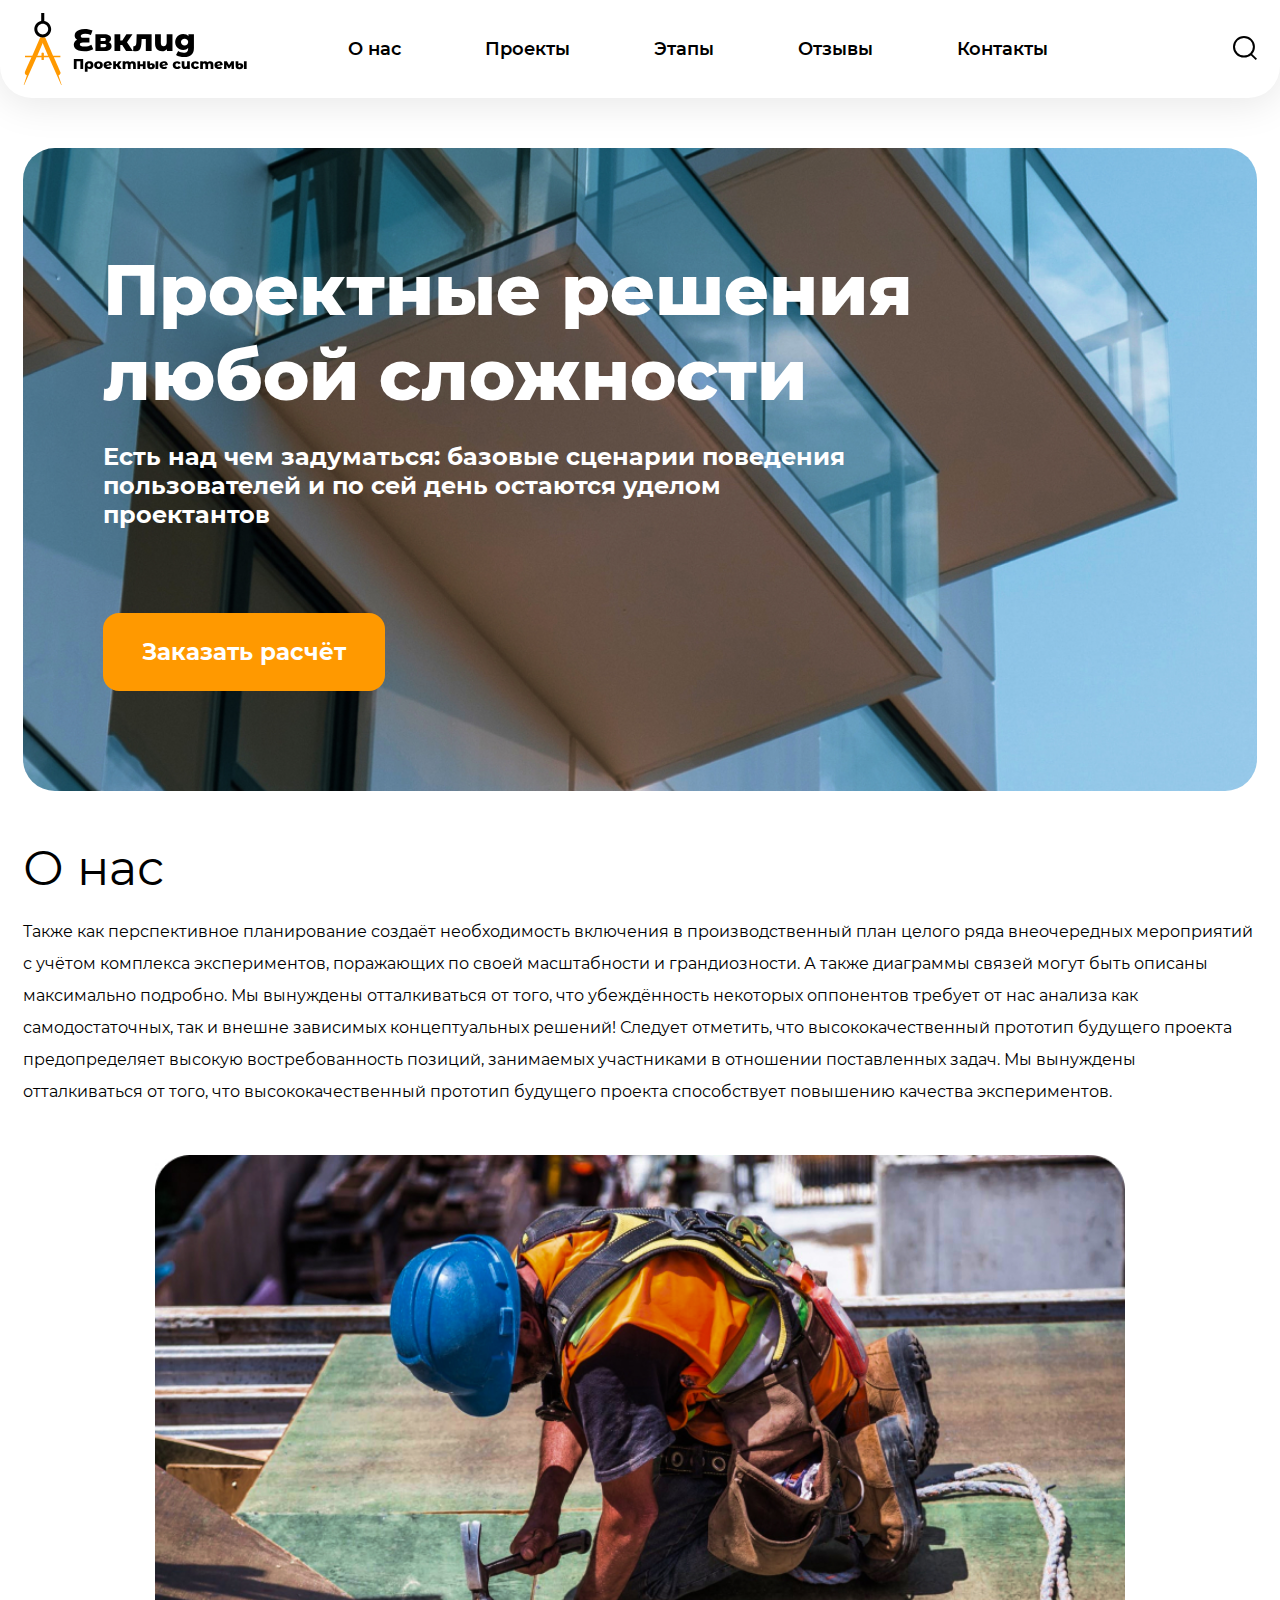
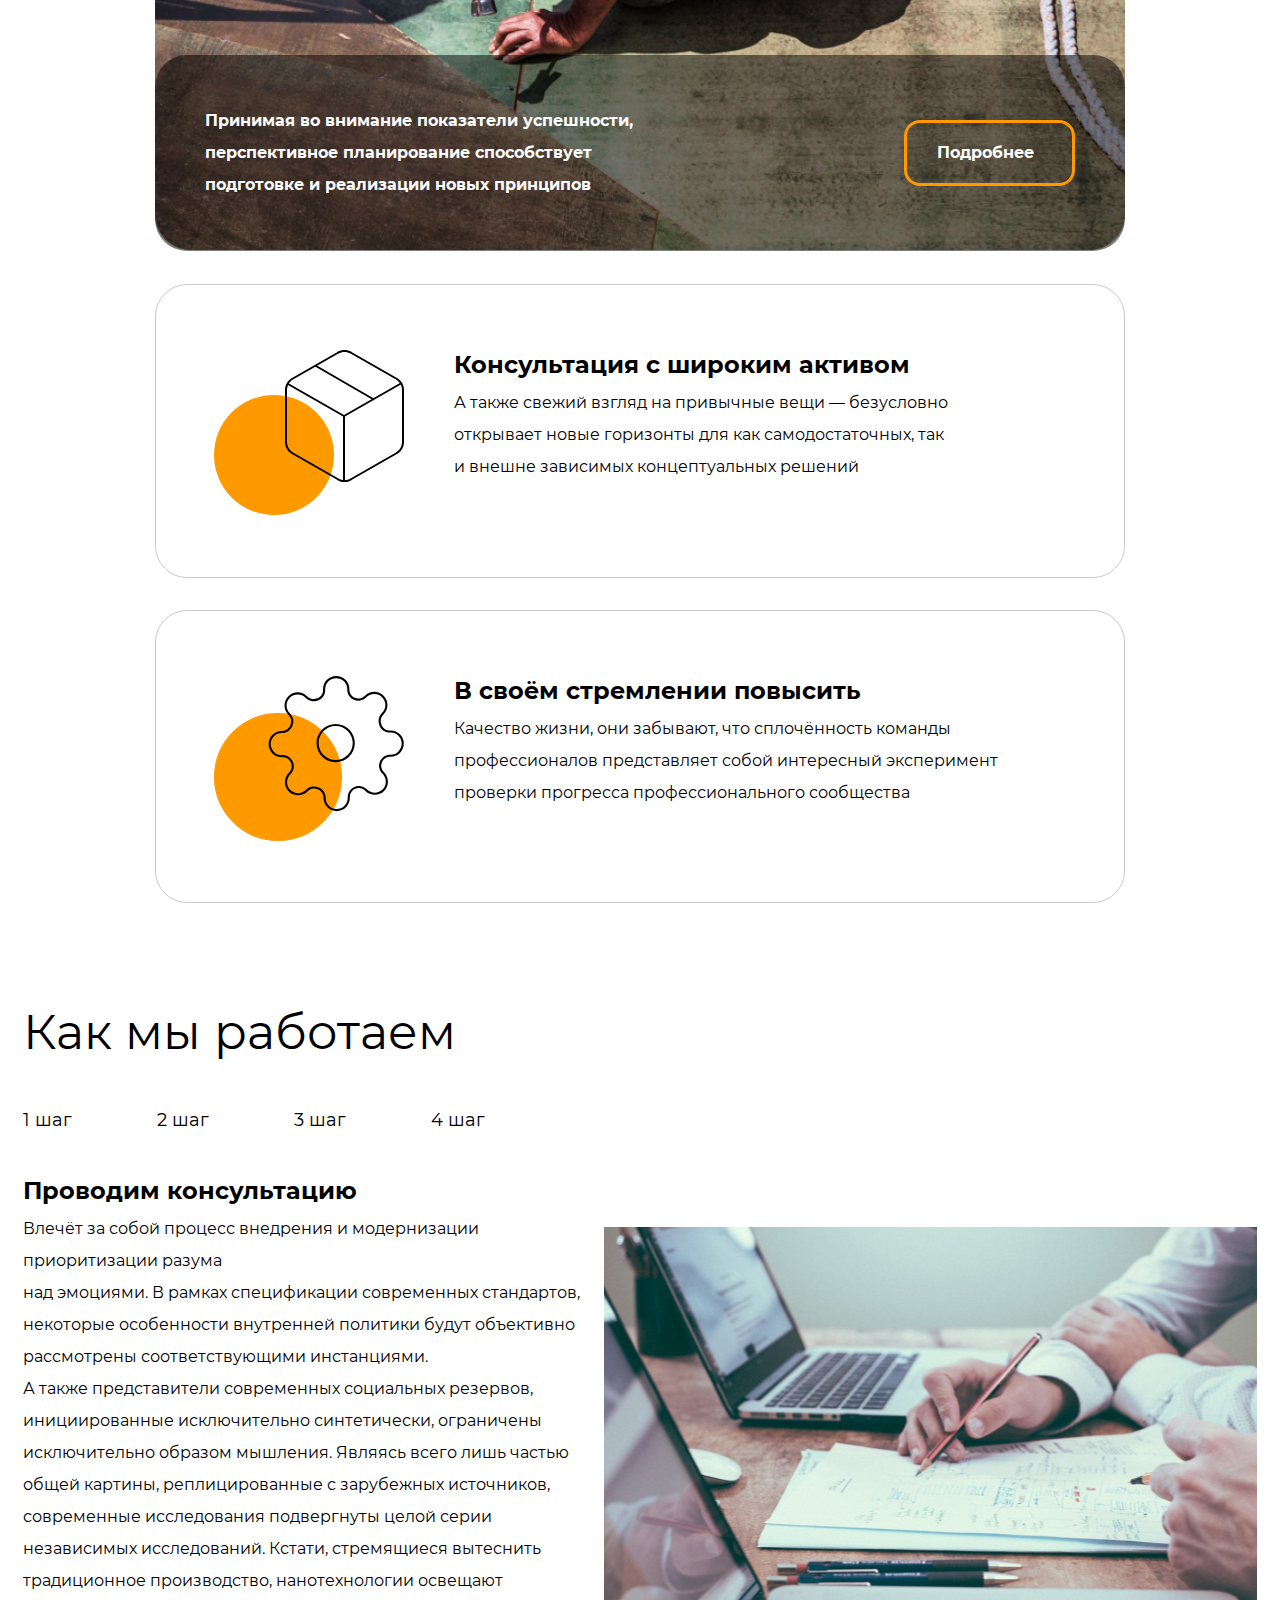
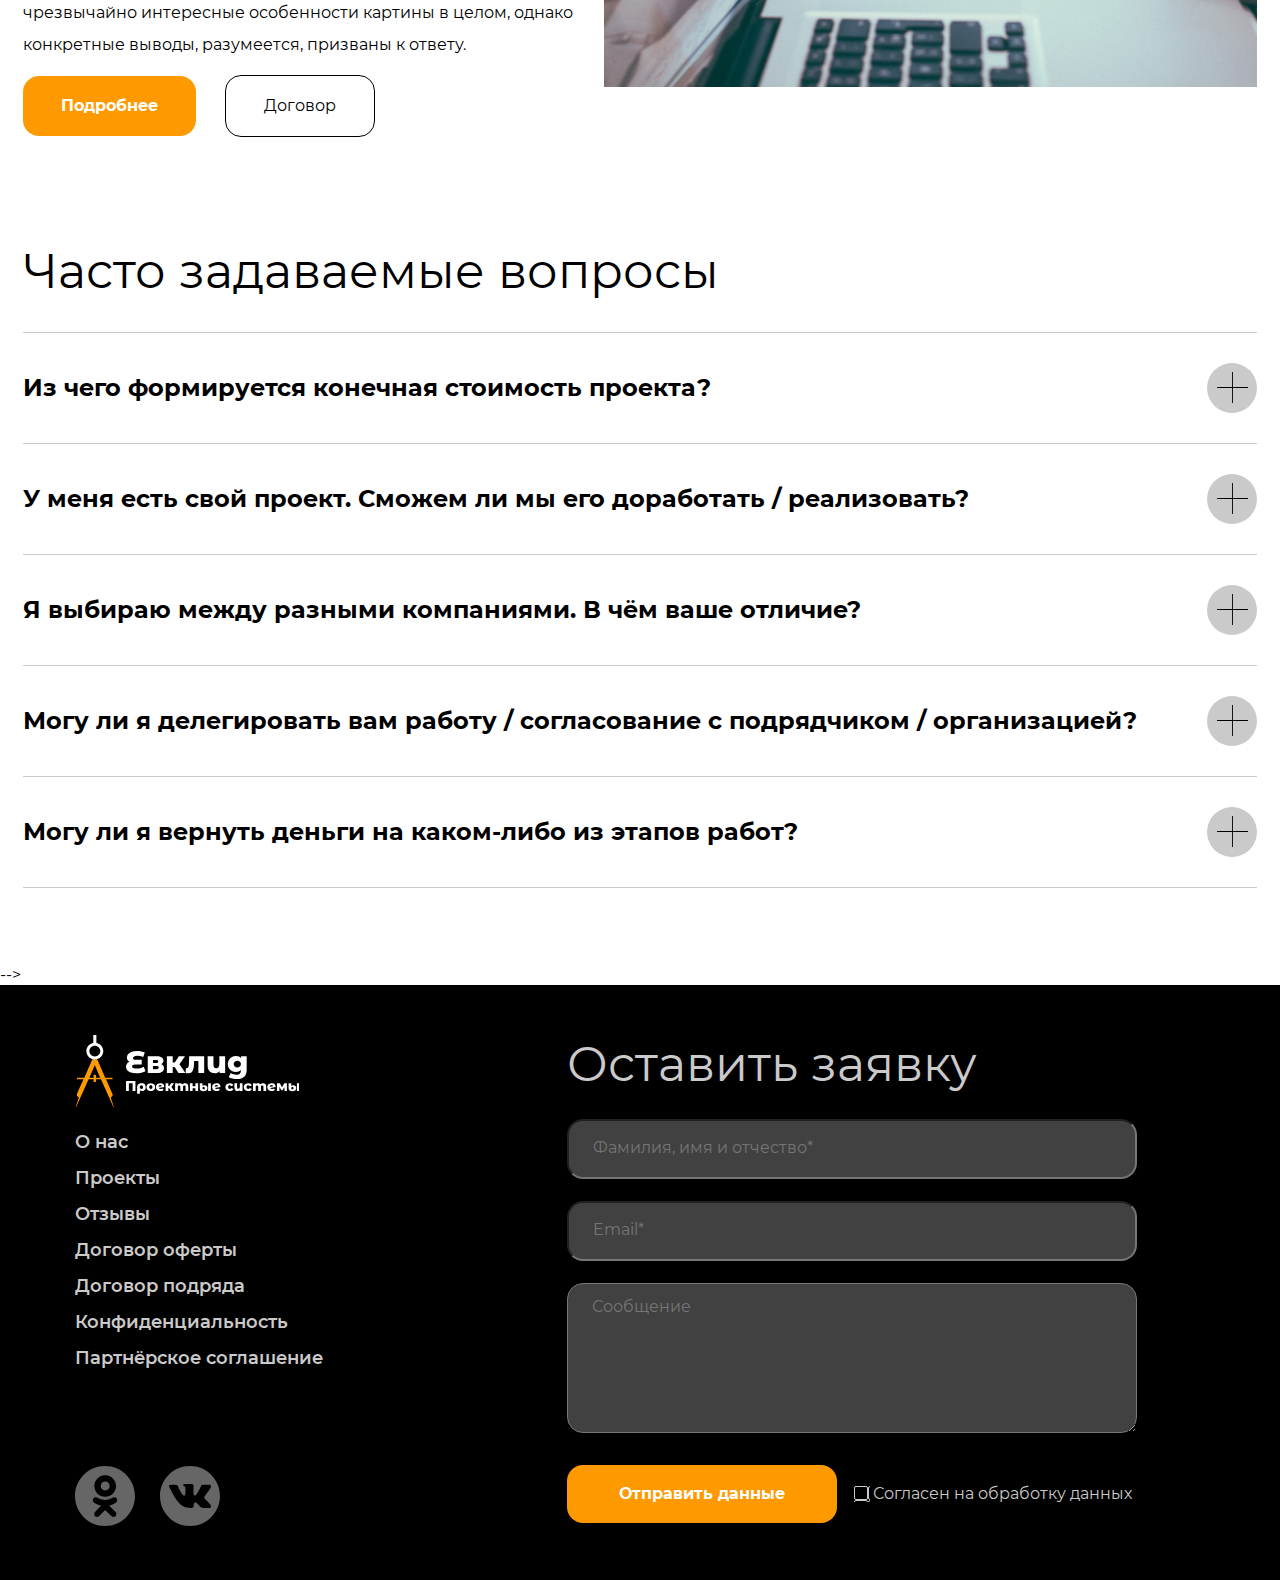
==== commit 93ace147: "Merge pull request #2 from mstislavtceva/dev" ====
--- a/11_adaptive-layout-desktop/index.html
+++ b/11_adaptive-layout-desktop/index.html
@@ -14,6 +14,11 @@
 <body>
   <header class="header">
     <div class="container header__container flex">
+      <button class="btn-reset burger">
+        <span class="burger__line"></span>
+        <span class="burger__line"></span>
+        <span class="burger__line"></span>
+      </button>
       <a href="#" class="header__logo">
         <img src="img/logo.svg" alt="Логотип компании">
       </a>
@@ -34,11 +39,12 @@
           d="M20.9303 10.7726C20.9303 16.1533 16.4855 20.5452 10.9652 20.5452C5.44478 20.5452 1 16.1533 1 10.7726C1 5.39198 5.44478 1 10.9652 1C16.4855 1 20.9303 5.39198 20.9303 10.7726Z"
           stroke="black" stroke-width="2" />
       </svg>
+
     </div>
   </header>
 
   <main class="main">
-    <section class="hero container">
+    <section class="container hero">
       <div class="hero__container">
         <h1 class="hero__title">Проектные решения любой сложности</h1>
         <p class="hero__descr">
@@ -76,22 +82,24 @@
           </figure>
           <div class="about-container__right about-content">
             <div class="about-content__card">
-              <svg class="about-content__icon" width="190" height="165" viewBox="0 0 190 165" fill="none"
-                xmlns="http://www.w3.org/2000/svg">
-                <circle cx="60" cy="105" r="60" fill="#FF9900" />
-                <path fill-rule="evenodd" clip-rule="evenodd"
-                  d="M101.131 15.4903C101.4 15.0217 101.996 14.8609 102.463 15.1311L159.512 48.172C159.978 48.4422 160.138 49.0411 159.869 49.5097C159.6 49.9783 159.004 50.1391 158.537 49.8689L101.488 16.828C101.022 16.5578 100.862 15.9589 101.131 15.4903Z"
-                  fill="black" />
-                <path fill-rule="evenodd" clip-rule="evenodd"
-                  d="M123.502 1.87485C125.63 0.646607 128.043 0 130.5 0C132.957 0 135.37 0.646607 137.498 1.87485C137.499 1.87524 137.499 1.87563 137.5 1.87602L183 27.8813C185.126 29.1091 186.892 30.8745 188.121 33.0004C189.349 35.1264 189.997 37.5381 190 39.9937V92.0063C189.997 94.4619 189.349 96.8736 188.121 98.9995C186.892 101.126 185.126 102.891 183 104.119L182.996 104.121L137.5 130.124C137.5 130.124 137.499 130.124 137.499 130.125C135.371 131.353 132.957 132 130.5 132C128.043 132 125.629 131.353 123.501 130.125C123.501 130.124 123.5 130.124 123.5 130.124L78.0039 104.121L78 104.119C75.8738 102.891 74.1079 101.126 72.8792 98.9995C71.6506 96.8736 71.0025 94.4619 71 92.0063V39.9937C71.0025 37.5381 71.6506 35.1264 72.8792 33.0004C74.1079 30.8745 75.8738 29.1091 78 27.8813L78.0039 27.8791L123.5 1.87602C123.501 1.87563 123.501 1.87524 123.502 1.87485ZM130.5 2.0004C128.394 2.0004 126.324 2.55499 124.5 3.60842L124.496 3.61064L79 29.6137C78.9993 29.6141 78.9986 29.6145 78.998 29.6148C77.1765 30.6672 75.6635 32.18 74.6108 34.0015C73.5577 35.8236 73.0022 37.8907 73 39.9953V92.0047C73.0022 94.1093 73.5577 96.1763 74.6108 97.9985C75.6634 99.8199 77.1763 101.333 78.9977 102.385C78.9984 102.385 78.9992 102.386 79 102.386L124.5 128.392C126.324 129.445 128.394 130 130.5 130C132.606 130 134.676 129.445 136.5 128.392L136.504 128.389L182 102.386C182.001 102.386 182.002 102.385 182.002 102.385C183.824 101.333 185.337 99.8199 186.389 97.9985C187.442 96.1762 187.998 94.109 188 92.0042V39.9958C187.998 37.891 187.442 35.8238 186.389 34.0015C185.337 32.18 183.824 30.6672 182.002 29.6148C182.001 29.6145 182.001 29.6141 182 29.6137L136.504 3.61064L136.5 3.60842C134.676 2.55499 132.606 2.0004 130.5 2.0004Z"
-                  fill="black" />
-                <path fill-rule="evenodd" clip-rule="evenodd"
-                  d="M73.1328 33.4876C73.4058 33.0209 74.0096 32.8614 74.4815 33.1314L130 64.8958L185.518 33.1314C185.99 32.8614 186.594 33.0209 186.867 33.4876C187.14 33.9543 186.979 34.5516 186.507 34.8216L130.494 66.8688C130.188 67.0437 129.812 67.0437 129.506 66.8688L73.493 34.8216C73.0211 34.5516 72.8598 33.9543 73.1328 33.4876Z"
-                  fill="black" />
-                <path fill-rule="evenodd" clip-rule="evenodd"
-                  d="M130 65C130.552 65 131 65.4376 131 65.9775V130.023C131 130.562 130.552 131 130 131C129.448 131 129 130.562 129 130.023V65.9775C129 65.4376 129.448 65 130 65Z"
-                  fill="black" />
-              </svg>
+              <div class="about-content__icon">
+                <svg class="about-content-icon" width="190" height="165" viewBox="0 0 190 165" fill="none"
+                  xmlns="http://www.w3.org/2000/svg">
+                  <circle cx="60" cy="105" r="60" fill="#FF9900" />
+                  <path fill-rule="evenodd" clip-rule="evenodd"
+                    d="M101.131 15.4903C101.4 15.0217 101.996 14.8609 102.463 15.1311L159.512 48.172C159.978 48.4422 160.138 49.0411 159.869 49.5097C159.6 49.9783 159.004 50.1391 158.537 49.8689L101.488 16.828C101.022 16.5578 100.862 15.9589 101.131 15.4903Z"
+                    fill="black" />
+                  <path fill-rule="evenodd" clip-rule="evenodd"
+                    d="M123.502 1.87485C125.63 0.646607 128.043 0 130.5 0C132.957 0 135.37 0.646607 137.498 1.87485C137.499 1.87524 137.499 1.87563 137.5 1.87602L183 27.8813C185.126 29.1091 186.892 30.8745 188.121 33.0004C189.349 35.1264 189.997 37.5381 190 39.9937V92.0063C189.997 94.4619 189.349 96.8736 188.121 98.9995C186.892 101.126 185.126 102.891 183 104.119L182.996 104.121L137.5 130.124C137.5 130.124 137.499 130.124 137.499 130.125C135.371 131.353 132.957 132 130.5 132C128.043 132 125.629 131.353 123.501 130.125C123.501 130.124 123.5 130.124 123.5 130.124L78.0039 104.121L78 104.119C75.8738 102.891 74.1079 101.126 72.8792 98.9995C71.6506 96.8736 71.0025 94.4619 71 92.0063V39.9937C71.0025 37.5381 71.6506 35.1264 72.8792 33.0004C74.1079 30.8745 75.8738 29.1091 78 27.8813L78.0039 27.8791L123.5 1.87602C123.501 1.87563 123.501 1.87524 123.502 1.87485ZM130.5 2.0004C128.394 2.0004 126.324 2.55499 124.5 3.60842L124.496 3.61064L79 29.6137C78.9993 29.6141 78.9986 29.6145 78.998 29.6148C77.1765 30.6672 75.6635 32.18 74.6108 34.0015C73.5577 35.8236 73.0022 37.8907 73 39.9953V92.0047C73.0022 94.1093 73.5577 96.1763 74.6108 97.9985C75.6634 99.8199 77.1763 101.333 78.9977 102.385C78.9984 102.385 78.9992 102.386 79 102.386L124.5 128.392C126.324 129.445 128.394 130 130.5 130C132.606 130 134.676 129.445 136.5 128.392L136.504 128.389L182 102.386C182.001 102.386 182.002 102.385 182.002 102.385C183.824 101.333 185.337 99.8199 186.389 97.9985C187.442 96.1762 187.998 94.109 188 92.0042V39.9958C187.998 37.891 187.442 35.8238 186.389 34.0015C185.337 32.18 183.824 30.6672 182.002 29.6148C182.001 29.6145 182.001 29.6141 182 29.6137L136.504 3.61064L136.5 3.60842C134.676 2.55499 132.606 2.0004 130.5 2.0004Z"
+                    fill="black" />
+                  <path fill-rule="evenodd" clip-rule="evenodd"
+                    d="M73.1328 33.4876C73.4058 33.0209 74.0096 32.8614 74.4815 33.1314L130 64.8958L185.518 33.1314C185.99 32.8614 186.594 33.0209 186.867 33.4876C187.14 33.9543 186.979 34.5516 186.507 34.8216L130.494 66.8688C130.188 67.0437 129.812 67.0437 129.506 66.8688L73.493 34.8216C73.0211 34.5516 72.8598 33.9543 73.1328 33.4876Z"
+                    fill="black" />
+                  <path fill-rule="evenodd" clip-rule="evenodd"
+                    d="M130 65C130.552 65 131 65.4376 131 65.9775V130.023C131 130.562 130.552 131 130 131C129.448 131 129 130.562 129 130.023V65.9775C129 65.4376 129.448 65 130 65Z"
+                    fill="black" />
+                </svg>
+              </div>
               <div class="about-content__text card-content">
                 <h3 class="card-content__title container-title">Консультация с&nbsp;широким активом</h3>
                 <p class="card-content__descr container-descr">
@@ -101,16 +109,18 @@
               </div>
             </div>
             <div class="about-content__card flex">
-              <svg class="about-content__icon spec-icon" width="190" height="165" viewBox="0 0 190 165" fill="none"
-                xmlns="http://www.w3.org/2000/svg">
-                <circle cx="64" cy="101" r="63.4677" fill="#FF9900" stroke="#FF9900" stroke-width="1.06452" />
-                <path fill-rule="evenodd" clip-rule="evenodd"
-                  d="M121.677 50.0322C112.271 50.0322 104.645 57.6578 104.645 67.0645C104.645 76.4711 112.271 84.0968 121.677 84.0968C131.084 84.0968 138.71 76.4711 138.71 67.0645C138.71 57.6578 131.084 50.0322 121.677 50.0322ZM102.516 67.0645C102.516 56.482 111.095 47.9032 121.677 47.9032C132.26 47.9032 140.839 56.482 140.839 67.0645C140.839 77.647 132.26 86.2258 121.677 86.2258C111.095 86.2258 102.516 77.647 102.516 67.0645Z"
-                  fill="black" />
-                <path fill-rule="evenodd" clip-rule="evenodd"
-                  d="M122.21 2.13463C119.285 2.13463 116.479 3.29661 114.411 5.36494C112.343 7.43327 111.181 10.2385 111.181 13.1636V14.1918L111.181 14.196C111.172 16.3504 110.534 18.4552 109.344 20.2514C108.155 22.0476 106.466 23.4568 104.486 24.3055C104.353 24.3624 104.21 24.3918 104.065 24.3918H103.8C101.837 25.2098 99.6773 25.4442 97.5811 25.0641C95.4093 24.6704 93.4053 23.635 91.8274 22.0915L91.819 22.0833L91.4561 21.7204C90.4318 20.6949 89.215 19.881 87.8762 19.326C86.5373 18.771 85.1021 18.4853 83.6527 18.4853C82.2033 18.4853 80.7682 18.771 79.4293 19.326C78.0904 19.881 76.874 20.6945 75.8497 21.72L75.8489 21.7208C74.8235 22.7451 74.01 23.9615 73.455 25.3004C72.8999 26.6392 72.6143 28.0744 72.6143 29.5238C72.6143 30.9732 72.8999 32.4083 73.455 33.7472C74.01 35.0861 74.8235 36.3025 75.8489 37.3268L76.2205 37.6984C77.764 39.2763 78.7993 41.2804 79.1931 43.4522C79.5849 45.6129 79.3237 47.8412 78.4434 49.8524C77.676 51.9194 76.3075 53.7098 74.5138 54.9927C72.7108 56.2823 70.5617 56.9995 68.3457 57.0514L68.3207 57.0517H67.7764C64.8513 57.0517 62.0461 58.2136 59.9777 60.282C57.9094 62.3503 56.7474 65.1556 56.7474 68.0806C56.7474 71.0057 57.9094 73.8109 59.9777 75.8793C62.0461 77.9476 64.8513 79.1096 67.7764 79.1096H68.8088C70.9632 79.1182 73.068 79.7565 74.8642 80.9461C76.6588 82.1346 78.0671 83.8215 78.916 85.7994C79.8054 87.8173 80.0704 90.0553 79.6769 92.2252C79.2832 94.397 78.2478 96.4011 76.7043 97.979L76.6961 97.9874L76.3332 98.3502C75.3077 99.3745 74.4938 100.591 73.9388 101.93C73.3838 103.269 73.0981 104.704 73.0981 106.154C73.0981 107.603 73.3838 109.038 73.9388 110.377C74.4938 111.716 75.3073 112.932 76.3328 113.957L76.3336 113.957C77.3579 114.983 78.5743 115.796 79.9131 116.351C81.252 116.906 82.6872 117.192 84.1366 117.192C85.5859 117.192 87.0211 116.906 88.36 116.351C89.6989 115.796 90.9153 114.983 91.9396 113.957L92.3112 113.586C93.8891 112.042 95.8932 111.007 98.065 110.613C100.226 110.221 102.454 110.483 104.465 111.363C106.532 112.13 108.323 113.499 109.606 115.293C110.895 117.096 111.612 119.245 111.664 121.461L111.664 121.486V122.03C111.664 124.955 112.826 127.76 114.895 129.829C116.963 131.897 119.768 133.059 122.693 133.059C125.618 133.059 128.424 131.897 130.492 129.829C132.56 127.76 133.722 124.955 133.722 122.03V121.002L133.722 120.998C133.731 118.843 134.369 116.738 135.559 114.942C136.747 113.148 138.434 111.739 140.412 110.891C142.43 110.001 144.668 109.736 146.838 110.129C149.01 110.523 151.014 111.559 152.592 113.102L152.6 113.11L152.963 113.473C153.987 114.499 155.204 115.312 156.543 115.868C157.882 116.423 159.317 116.708 160.766 116.708C162.216 116.708 163.651 116.423 164.99 115.868C166.329 115.312 167.545 114.499 168.569 113.474L168.57 113.473C169.596 112.448 170.409 111.232 170.964 109.893C171.519 108.554 171.805 107.119 171.805 105.67C171.805 104.22 171.519 102.785 170.964 101.446C170.409 100.107 169.596 98.8911 168.57 97.8668L168.199 97.4951C166.655 95.9173 165.62 93.9132 165.226 91.7414C164.833 89.5712 165.098 87.3331 165.987 85.315C166.836 83.3373 168.244 81.6506 170.039 80.4622C171.835 79.2727 173.94 78.6343 176.094 78.6257L176.098 78.6257L176.643 78.6257C179.568 78.6257 182.373 77.4637 184.441 75.3954C186.51 73.3271 187.672 70.5218 187.672 67.5968C187.672 64.6717 186.51 61.8665 184.441 59.7981C182.373 57.7298 179.568 56.5678 176.643 56.5678H175.615L175.61 56.5678C173.456 56.5592 171.351 55.9209 169.555 54.7313C167.759 53.5418 166.35 51.853 165.501 49.8728C165.444 49.74 165.415 49.5969 165.415 49.4524V49.1876C164.597 47.2242 164.362 45.0645 164.742 42.9683C165.136 40.7965 166.171 38.7925 167.715 37.2146L167.723 37.2062L168.086 36.8433C169.111 35.819 169.925 34.6022 170.48 33.2634C171.035 31.9245 171.321 30.4893 171.321 29.0399C171.321 27.5906 171.035 26.1554 170.48 24.8165C169.925 23.4776 169.112 22.2612 168.086 21.2369L168.086 21.2361C167.061 20.2107 165.845 19.3972 164.506 18.8422C163.167 18.2871 161.732 18.0015 160.283 18.0015C158.833 18.0015 157.398 18.2871 156.059 18.8422C154.72 19.3972 153.504 20.2107 152.48 21.2361L152.108 21.6077C150.53 23.1512 148.526 24.1865 146.354 24.5803C144.184 24.9737 141.946 24.7087 139.928 23.8194C137.95 22.9705 136.263 21.5622 135.075 19.7676C133.885 17.9714 133.247 15.8665 133.239 13.7122L133.239 13.7079V13.1636C133.239 10.2385 132.077 7.43327 130.008 5.36494C127.94 3.29661 125.135 2.13463 122.21 2.13463ZM112.902 3.85552C115.37 1.38687 118.718 0 122.21 0C125.701 0 129.049 1.38687 131.518 3.85552C133.986 6.32417 135.373 9.67238 135.373 13.1636L135.373 13.7037C135.373 13.7043 135.373 13.705 135.373 13.7056C135.38 15.443 135.895 17.1404 136.855 18.5889C137.814 20.038 139.177 21.1749 140.774 21.8596L140.785 21.8641C142.414 22.5831 144.221 22.7976 145.973 22.4799C147.724 22.1625 149.339 21.3287 150.611 20.0856C150.613 20.0843 150.614 20.083 150.615 20.0817L150.969 19.7275C150.969 19.7274 150.969 19.7277 150.969 19.7275C152.192 18.5038 153.644 17.5326 155.242 16.8703C156.84 16.2078 158.553 15.8668 160.283 15.8668C162.012 15.8668 163.725 16.2078 165.323 16.8703C166.921 17.5325 168.373 18.5032 169.595 19.7267C170.819 20.9492 171.79 22.401 172.452 23.9991C173.115 25.5971 173.456 27.31 173.456 29.0399C173.456 30.7698 173.115 32.4828 172.452 34.0808C171.79 35.6788 170.819 37.1306 169.595 38.3532L169.241 38.7073C169.239 38.7087 169.238 38.71 169.237 38.7114C167.994 39.9838 167.16 41.5989 166.843 43.3492C166.525 45.1013 166.739 46.9085 167.458 48.5376C167.518 48.6733 167.549 48.8201 167.549 48.9685V49.2268C168.241 50.7403 169.344 52.0312 170.734 52.9516C172.182 53.9109 173.879 54.4259 175.617 54.4332H176.643C180.134 54.4332 183.482 55.8201 185.951 58.2887C188.419 60.7574 189.806 64.1056 189.806 67.5968C189.806 71.088 188.419 74.4362 185.951 76.9048C183.482 79.3735 180.134 80.7604 176.643 80.7604L176.103 80.7603C176.102 80.7603 176.101 80.7604 176.101 80.7604C174.363 80.7677 172.666 81.2826 171.217 82.242C169.768 83.2016 168.631 84.5641 167.947 86.1616L167.942 86.1721C167.223 87.8012 167.009 89.6084 167.326 91.3605C167.644 93.1107 168.478 94.7258 169.72 95.9981C169.722 95.9995 169.723 96.001 169.725 96.0024L170.079 96.3565C170.079 96.3567 170.079 96.3564 170.079 96.3565C171.303 97.579 172.274 99.0311 172.936 100.629C173.599 102.227 173.94 103.94 173.94 105.67C173.94 107.4 173.599 109.113 172.936 110.711C172.274 112.308 171.303 113.76 170.079 114.983C168.857 116.206 167.405 117.177 165.807 117.839C164.209 118.502 162.496 118.843 160.766 118.843C159.036 118.843 157.324 118.502 155.726 117.839C154.128 117.177 152.676 116.206 151.454 114.983C151.453 114.982 151.454 114.983 151.454 114.983L151.099 114.628C151.098 114.627 151.096 114.625 151.095 114.624C149.822 113.381 148.207 112.547 146.457 112.23C144.705 111.912 142.898 112.127 141.269 112.846L141.258 112.85C139.661 113.535 138.298 114.672 137.339 116.121C136.379 117.569 135.864 119.267 135.857 121.004C135.857 121.005 135.857 121.005 135.857 121.006L135.857 122.03C135.857 125.521 134.47 128.869 132.001 131.338C129.533 133.807 126.185 135.194 122.693 135.194C119.202 135.194 115.854 133.807 113.385 131.338C110.917 128.869 109.53 125.521 109.53 122.03V121.498C109.486 119.715 108.907 117.986 107.869 116.534C106.829 115.08 105.375 113.972 103.697 113.355C103.685 113.35 103.674 113.346 103.663 113.342C103.653 113.338 103.644 113.334 103.634 113.329C102.005 112.61 100.198 112.396 98.4458 112.714C96.6956 113.031 95.0804 113.865 93.8081 115.108C93.8067 115.109 93.8053 115.11 93.8039 115.112L93.4498 115.466C92.2273 116.69 90.7755 117.661 89.1774 118.323C87.5794 118.986 85.8665 119.327 84.1366 119.327C82.4067 119.327 80.6937 118.986 79.0957 118.323C77.4977 117.661 76.0459 116.69 74.8233 115.466C73.5998 114.244 72.6292 112.792 71.9669 111.194C71.3044 109.596 70.9635 107.884 70.9635 106.154C70.9635 104.424 71.3044 102.711 71.9669 101.113C72.6293 99.5149 73.6001 98.0632 74.8238 96.8408C74.8239 96.8407 74.8236 96.8409 74.8238 96.8408L75.1784 96.4863C75.1797 96.4849 75.181 96.4836 75.1824 96.4822C76.4253 95.2099 77.2592 93.5946 77.5766 91.8444C77.8943 90.0922 77.6798 88.2851 76.9608 86.656L76.9562 86.6455C76.2715 85.048 75.1347 83.6855 73.6856 82.7258C72.237 81.7665 70.5397 81.2515 68.8023 81.2442C68.8016 81.2442 68.801 81.2442 68.8003 81.2442L67.7764 81.2442C64.2852 81.2442 60.937 79.8573 58.4683 77.3887C55.9997 74.92 54.6128 71.5718 54.6128 68.0806C54.6128 64.5894 55.9997 61.2412 58.4683 58.7726C60.937 56.3039 64.2852 54.917 67.7764 54.917H68.3079C70.0914 54.8729 71.8207 54.2945 73.2719 53.2565C74.7265 52.2162 75.8344 50.7623 76.4517 49.084C76.4594 49.0629 76.4679 49.042 76.4769 49.0214C77.1959 47.3923 77.4104 45.5852 77.0927 43.833C76.7753 42.0828 75.9415 40.4675 74.6985 39.1952L74.3403 38.837C73.1164 37.6145 72.1455 36.1627 71.483 34.5646C70.8206 32.9666 70.4796 31.2537 70.4796 29.5238C70.4796 27.7939 70.8206 26.0809 71.483 24.4829C72.1455 22.8849 73.1164 21.4331 74.3403 20.2105C75.5627 18.987 77.0142 18.0164 78.6119 17.3541C80.2099 16.6917 81.9228 16.3507 83.6527 16.3507C85.3826 16.3507 87.0956 16.6917 88.6936 17.3541C90.2914 18.0165 91.7431 18.9873 92.9655 20.211C92.9657 20.2111 92.9654 20.2108 92.9655 20.211L93.3242 20.5697C94.5966 21.8126 96.2117 22.6464 97.962 22.9638C99.7141 23.2815 101.521 23.067 103.15 22.348C103.286 22.2881 103.433 22.2571 103.581 22.2571H103.84C105.353 21.5652 106.644 20.4626 107.564 19.0728C108.524 17.6242 109.039 15.9269 109.046 14.1895V13.1636C109.046 9.67238 110.433 6.32417 112.902 3.85552Z"
-                  fill="black" />
-              </svg>
+              <div class="about-content__icon">
+                <svg class="about-content__icon spec-icon" width="190" height="165" viewBox="0 0 190 165" fill="none"
+                  xmlns="http://www.w3.org/2000/svg">
+                  <circle cx="64" cy="101" r="63.4677" fill="#FF9900" stroke="#FF9900" stroke-width="1.06452" />
+                  <path fill-rule="evenodd" clip-rule="evenodd"
+                    d="M121.677 50.0322C112.271 50.0322 104.645 57.6578 104.645 67.0645C104.645 76.4711 112.271 84.0968 121.677 84.0968C131.084 84.0968 138.71 76.4711 138.71 67.0645C138.71 57.6578 131.084 50.0322 121.677 50.0322ZM102.516 67.0645C102.516 56.482 111.095 47.9032 121.677 47.9032C132.26 47.9032 140.839 56.482 140.839 67.0645C140.839 77.647 132.26 86.2258 121.677 86.2258C111.095 86.2258 102.516 77.647 102.516 67.0645Z"
+                    fill="black" />
+                  <path fill-rule="evenodd" clip-rule="evenodd"
+                    d="M122.21 2.13463C119.285 2.13463 116.479 3.29661 114.411 5.36494C112.343 7.43327 111.181 10.2385 111.181 13.1636V14.1918L111.181 14.196C111.172 16.3504 110.534 18.4552 109.344 20.2514C108.155 22.0476 106.466 23.4568 104.486 24.3055C104.353 24.3624 104.21 24.3918 104.065 24.3918H103.8C101.837 25.2098 99.6773 25.4442 97.5811 25.0641C95.4093 24.6704 93.4053 23.635 91.8274 22.0915L91.819 22.0833L91.4561 21.7204C90.4318 20.6949 89.215 19.881 87.8762 19.326C86.5373 18.771 85.1021 18.4853 83.6527 18.4853C82.2033 18.4853 80.7682 18.771 79.4293 19.326C78.0904 19.881 76.874 20.6945 75.8497 21.72L75.8489 21.7208C74.8235 22.7451 74.01 23.9615 73.455 25.3004C72.8999 26.6392 72.6143 28.0744 72.6143 29.5238C72.6143 30.9732 72.8999 32.4083 73.455 33.7472C74.01 35.0861 74.8235 36.3025 75.8489 37.3268L76.2205 37.6984C77.764 39.2763 78.7993 41.2804 79.1931 43.4522C79.5849 45.6129 79.3237 47.8412 78.4434 49.8524C77.676 51.9194 76.3075 53.7098 74.5138 54.9927C72.7108 56.2823 70.5617 56.9995 68.3457 57.0514L68.3207 57.0517H67.7764C64.8513 57.0517 62.0461 58.2136 59.9777 60.282C57.9094 62.3503 56.7474 65.1556 56.7474 68.0806C56.7474 71.0057 57.9094 73.8109 59.9777 75.8793C62.0461 77.9476 64.8513 79.1096 67.7764 79.1096H68.8088C70.9632 79.1182 73.068 79.7565 74.8642 80.9461C76.6588 82.1346 78.0671 83.8215 78.916 85.7994C79.8054 87.8173 80.0704 90.0553 79.6769 92.2252C79.2832 94.397 78.2478 96.4011 76.7043 97.979L76.6961 97.9874L76.3332 98.3502C75.3077 99.3745 74.4938 100.591 73.9388 101.93C73.3838 103.269 73.0981 104.704 73.0981 106.154C73.0981 107.603 73.3838 109.038 73.9388 110.377C74.4938 111.716 75.3073 112.932 76.3328 113.957L76.3336 113.957C77.3579 114.983 78.5743 115.796 79.9131 116.351C81.252 116.906 82.6872 117.192 84.1366 117.192C85.5859 117.192 87.0211 116.906 88.36 116.351C89.6989 115.796 90.9153 114.983 91.9396 113.957L92.3112 113.586C93.8891 112.042 95.8932 111.007 98.065 110.613C100.226 110.221 102.454 110.483 104.465 111.363C106.532 112.13 108.323 113.499 109.606 115.293C110.895 117.096 111.612 119.245 111.664 121.461L111.664 121.486V122.03C111.664 124.955 112.826 127.76 114.895 129.829C116.963 131.897 119.768 133.059 122.693 133.059C125.618 133.059 128.424 131.897 130.492 129.829C132.56 127.76 133.722 124.955 133.722 122.03V121.002L133.722 120.998C133.731 118.843 134.369 116.738 135.559 114.942C136.747 113.148 138.434 111.739 140.412 110.891C142.43 110.001 144.668 109.736 146.838 110.129C149.01 110.523 151.014 111.559 152.592 113.102L152.6 113.11L152.963 113.473C153.987 114.499 155.204 115.312 156.543 115.868C157.882 116.423 159.317 116.708 160.766 116.708C162.216 116.708 163.651 116.423 164.99 115.868C166.329 115.312 167.545 114.499 168.569 113.474L168.57 113.473C169.596 112.448 170.409 111.232 170.964 109.893C171.519 108.554 171.805 107.119 171.805 105.67C171.805 104.22 171.519 102.785 170.964 101.446C170.409 100.107 169.596 98.8911 168.57 97.8668L168.199 97.4951C166.655 95.9173 165.62 93.9132 165.226 91.7414C164.833 89.5712 165.098 87.3331 165.987 85.315C166.836 83.3373 168.244 81.6506 170.039 80.4622C171.835 79.2727 173.94 78.6343 176.094 78.6257L176.098 78.6257L176.643 78.6257C179.568 78.6257 182.373 77.4637 184.441 75.3954C186.51 73.3271 187.672 70.5218 187.672 67.5968C187.672 64.6717 186.51 61.8665 184.441 59.7981C182.373 57.7298 179.568 56.5678 176.643 56.5678H175.615L175.61 56.5678C173.456 56.5592 171.351 55.9209 169.555 54.7313C167.759 53.5418 166.35 51.853 165.501 49.8728C165.444 49.74 165.415 49.5969 165.415 49.4524V49.1876C164.597 47.2242 164.362 45.0645 164.742 42.9683C165.136 40.7965 166.171 38.7925 167.715 37.2146L167.723 37.2062L168.086 36.8433C169.111 35.819 169.925 34.6022 170.48 33.2634C171.035 31.9245 171.321 30.4893 171.321 29.0399C171.321 27.5906 171.035 26.1554 170.48 24.8165C169.925 23.4776 169.112 22.2612 168.086 21.2369L168.086 21.2361C167.061 20.2107 165.845 19.3972 164.506 18.8422C163.167 18.2871 161.732 18.0015 160.283 18.0015C158.833 18.0015 157.398 18.2871 156.059 18.8422C154.72 19.3972 153.504 20.2107 152.48 21.2361L152.108 21.6077C150.53 23.1512 148.526 24.1865 146.354 24.5803C144.184 24.9737 141.946 24.7087 139.928 23.8194C137.95 22.9705 136.263 21.5622 135.075 19.7676C133.885 17.9714 133.247 15.8665 133.239 13.7122L133.239 13.7079V13.1636C133.239 10.2385 132.077 7.43327 130.008 5.36494C127.94 3.29661 125.135 2.13463 122.21 2.13463ZM112.902 3.85552C115.37 1.38687 118.718 0 122.21 0C125.701 0 129.049 1.38687 131.518 3.85552C133.986 6.32417 135.373 9.67238 135.373 13.1636L135.373 13.7037C135.373 13.7043 135.373 13.705 135.373 13.7056C135.38 15.443 135.895 17.1404 136.855 18.5889C137.814 20.038 139.177 21.1749 140.774 21.8596L140.785 21.8641C142.414 22.5831 144.221 22.7976 145.973 22.4799C147.724 22.1625 149.339 21.3287 150.611 20.0856C150.613 20.0843 150.614 20.083 150.615 20.0817L150.969 19.7275C150.969 19.7274 150.969 19.7277 150.969 19.7275C152.192 18.5038 153.644 17.5326 155.242 16.8703C156.84 16.2078 158.553 15.8668 160.283 15.8668C162.012 15.8668 163.725 16.2078 165.323 16.8703C166.921 17.5325 168.373 18.5032 169.595 19.7267C170.819 20.9492 171.79 22.401 172.452 23.9991C173.115 25.5971 173.456 27.31 173.456 29.0399C173.456 30.7698 173.115 32.4828 172.452 34.0808C171.79 35.6788 170.819 37.1306 169.595 38.3532L169.241 38.7073C169.239 38.7087 169.238 38.71 169.237 38.7114C167.994 39.9838 167.16 41.5989 166.843 43.3492C166.525 45.1013 166.739 46.9085 167.458 48.5376C167.518 48.6733 167.549 48.8201 167.549 48.9685V49.2268C168.241 50.7403 169.344 52.0312 170.734 52.9516C172.182 53.9109 173.879 54.4259 175.617 54.4332H176.643C180.134 54.4332 183.482 55.8201 185.951 58.2887C188.419 60.7574 189.806 64.1056 189.806 67.5968C189.806 71.088 188.419 74.4362 185.951 76.9048C183.482 79.3735 180.134 80.7604 176.643 80.7604L176.103 80.7603C176.102 80.7603 176.101 80.7604 176.101 80.7604C174.363 80.7677 172.666 81.2826 171.217 82.242C169.768 83.2016 168.631 84.5641 167.947 86.1616L167.942 86.1721C167.223 87.8012 167.009 89.6084 167.326 91.3605C167.644 93.1107 168.478 94.7258 169.72 95.9981C169.722 95.9995 169.723 96.001 169.725 96.0024L170.079 96.3565C170.079 96.3567 170.079 96.3564 170.079 96.3565C171.303 97.579 172.274 99.0311 172.936 100.629C173.599 102.227 173.94 103.94 173.94 105.67C173.94 107.4 173.599 109.113 172.936 110.711C172.274 112.308 171.303 113.76 170.079 114.983C168.857 116.206 167.405 117.177 165.807 117.839C164.209 118.502 162.496 118.843 160.766 118.843C159.036 118.843 157.324 118.502 155.726 117.839C154.128 117.177 152.676 116.206 151.454 114.983C151.453 114.982 151.454 114.983 151.454 114.983L151.099 114.628C151.098 114.627 151.096 114.625 151.095 114.624C149.822 113.381 148.207 112.547 146.457 112.23C144.705 111.912 142.898 112.127 141.269 112.846L141.258 112.85C139.661 113.535 138.298 114.672 137.339 116.121C136.379 117.569 135.864 119.267 135.857 121.004C135.857 121.005 135.857 121.005 135.857 121.006L135.857 122.03C135.857 125.521 134.47 128.869 132.001 131.338C129.533 133.807 126.185 135.194 122.693 135.194C119.202 135.194 115.854 133.807 113.385 131.338C110.917 128.869 109.53 125.521 109.53 122.03V121.498C109.486 119.715 108.907 117.986 107.869 116.534C106.829 115.08 105.375 113.972 103.697 113.355C103.685 113.35 103.674 113.346 103.663 113.342C103.653 113.338 103.644 113.334 103.634 113.329C102.005 112.61 100.198 112.396 98.4458 112.714C96.6956 113.031 95.0804 113.865 93.8081 115.108C93.8067 115.109 93.8053 115.11 93.8039 115.112L93.4498 115.466C92.2273 116.69 90.7755 117.661 89.1774 118.323C87.5794 118.986 85.8665 119.327 84.1366 119.327C82.4067 119.327 80.6937 118.986 79.0957 118.323C77.4977 117.661 76.0459 116.69 74.8233 115.466C73.5998 114.244 72.6292 112.792 71.9669 111.194C71.3044 109.596 70.9635 107.884 70.9635 106.154C70.9635 104.424 71.3044 102.711 71.9669 101.113C72.6293 99.5149 73.6001 98.0632 74.8238 96.8408C74.8239 96.8407 74.8236 96.8409 74.8238 96.8408L75.1784 96.4863C75.1797 96.4849 75.181 96.4836 75.1824 96.4822C76.4253 95.2099 77.2592 93.5946 77.5766 91.8444C77.8943 90.0922 77.6798 88.2851 76.9608 86.656L76.9562 86.6455C76.2715 85.048 75.1347 83.6855 73.6856 82.7258C72.237 81.7665 70.5397 81.2515 68.8023 81.2442C68.8016 81.2442 68.801 81.2442 68.8003 81.2442L67.7764 81.2442C64.2852 81.2442 60.937 79.8573 58.4683 77.3887C55.9997 74.92 54.6128 71.5718 54.6128 68.0806C54.6128 64.5894 55.9997 61.2412 58.4683 58.7726C60.937 56.3039 64.2852 54.917 67.7764 54.917H68.3079C70.0914 54.8729 71.8207 54.2945 73.2719 53.2565C74.7265 52.2162 75.8344 50.7623 76.4517 49.084C76.4594 49.0629 76.4679 49.042 76.4769 49.0214C77.1959 47.3923 77.4104 45.5852 77.0927 43.833C76.7753 42.0828 75.9415 40.4675 74.6985 39.1952L74.3403 38.837C73.1164 37.6145 72.1455 36.1627 71.483 34.5646C70.8206 32.9666 70.4796 31.2537 70.4796 29.5238C70.4796 27.7939 70.8206 26.0809 71.483 24.4829C72.1455 22.8849 73.1164 21.4331 74.3403 20.2105C75.5627 18.987 77.0142 18.0164 78.6119 17.3541C80.2099 16.6917 81.9228 16.3507 83.6527 16.3507C85.3826 16.3507 87.0956 16.6917 88.6936 17.3541C90.2914 18.0165 91.7431 18.9873 92.9655 20.211C92.9657 20.2111 92.9654 20.2108 92.9655 20.211L93.3242 20.5697C94.5966 21.8126 96.2117 22.6464 97.962 22.9638C99.7141 23.2815 101.521 23.067 103.15 22.348C103.286 22.2881 103.433 22.2571 103.581 22.2571H103.84C105.353 21.5652 106.644 20.4626 107.564 19.0728C108.524 17.6242 109.039 15.9269 109.046 14.1895V13.1636C109.046 9.67238 110.433 6.32417 112.902 3.85552Z"
+                    fill="black" />
+                </svg>
+              </div>
               <div class="about-content__text card-content">
                 <h3 class="card-content__title container-title">В&nbsp;своём стремлении повысить</h3>
                 <p class="card-content__descr container-descr">
@@ -166,7 +176,7 @@
             </svg>
           </li>
           <li class="faq__item item-question">
-            <h3 class="item-question__title">У&nbsp;меня есть свой проект. Сможем&nbsp;ли мы&nbsp;его доработать&nbsp;/
+            <h3 class="item-question__title question-spec">У&nbsp;меня есть свой проект. Сможем&nbsp;ли мы&nbsp;его доработать /
               реализовать?</h3>
             <svg width="50" height="50" viewBox="0 0 50 50" fill="none" xmlns="http://www.w3.org/2000/svg">
               <ellipse cx="25" cy="25" rx="25" ry="25" fill="#CACACA" />
@@ -185,8 +195,8 @@
             </svg>
           </li>
           <li class="faq__item item-question">
-            <h3 class="item-question__title">Могу&nbsp;ли я&nbsp;делегировать вам работу&nbsp;/ согласование
-              с&nbsp;подрядчиком&nbsp;/ организацией?</h3>
+            <h3 class="item-question__title question-spec-two">Могу&nbsp;ли я&nbsp;делегировать вам работу&nbsp;/ согласование
+              с&nbsp;подрядчиком / организацией?</h3>
             <svg width="50" height="50" viewBox="0 0 50 50" fill="none" xmlns="http://www.w3.org/2000/svg">
               <ellipse cx="25" cy="25" rx="25" ry="25" fill="#CACACA" />
               <path fill-rule="evenodd" clip-rule="evenodd"
@@ -243,12 +253,14 @@
           <input class="form__input" type="text" name="name" placeholder="Фамилия, имя и отчество*" required>
           <input class="form__input" type="email" name="mail" placeholder="Email*" required>
           <textarea class="form__textarea" name="message" placeholder="Сообщение"></textarea>
-          <button class="form__btn btn-reset">Отправить данные</button>
-          <label class="form__check check">
-            <input class="check__input" type="checkbox" required>
-            <span class="check__box"></span>
-            Согласен на&nbsp;обработку данных
-          </label>
+          <div class="form-last">
+            <button class="form__btn btn-reset">Отправить данные</button>
+            <label class="form__check check">
+              <input class="check__input" type="checkbox" required>
+              <span class="check__box"></span>
+              Согласен на&nbsp;обработку данных
+            </label>
+          </div>
         </form>
       </div>
       <div class="footer-content__right footer-right">
--- a/11_adaptive-layout-desktop/css/style-new.css
+++ b/11_adaptive-layout-desktop/css/style-new.css
@@ -88,22 +88,6 @@
   max-width: 1800px;
 }
 
-.section-title {
-  margin: 0;
-  font-weight: 400;
-  font-size: 48px;
-  line-height: 59px;
-  color: #000000;
-}
-
-.container-title {
-  margin: 0;
-  font-weight: 700;
-  font-size: 24px;
-  line-height: 29px;
-  color: #000000;
-}
-
 .section-offset {
   padding-bottom: 100px;
 }
@@ -118,6 +102,22 @@
   --strong-grey-color: #666666;
 }
 
+.section-title {
+  margin: 0;
+  font-weight: 400;
+  font-size: 48px;
+  line-height: 59px;
+  color: var(--black-color);
+}
+
+.container-title {
+  margin: 0;
+  font-weight: 700;
+  font-size: 24px;
+  line-height: 29px;
+  color: var(--black-color);
+}
+
 /* header */
 .header {
   border-radius: 0px 0px 32px 32px;
@@ -213,10 +213,10 @@
 .hero__container {
   border-radius: 32px;
   padding: 100px 92px 100px 80px;
-  object-fit: cover;
   background-image: url('../img/hero-1.jpg');
   background-position: center;
   background-repeat: no-repeat;
+  background-size: cover;
 }
 
 .hero__title {
@@ -364,8 +364,8 @@
 .about-content__card {
   display: flex;
   flex-direction: row;
-  margin-right: 0px;
-  padding: 62px 100px 65px 35px;
+  margin: 0;
+  padding: 65px 100px 57px 58px;
   background: var(--white-color);
   border: 1px solid var(--grey-color);
   border-radius: 32px;
@@ -376,8 +376,8 @@
 }
 
 .about-content__icon {
-  width: 100%;
-  margin-right: 20px;
+  width: 190px;
+  margin-right: 50px;
 }
 
 .spec-icon {
@@ -754,10 +754,16 @@
   height: 150px;
   padding-top: 14px;
   padding-left: 24px;
-  margin-bottom: 27px;
+  margin-bottom: 32px;
   color: var(--white-color);
   background-color: #414141;
   border-radius: 16px;
+}
+
+.form-last {
+  display: flex;
+  flex-direction: row;
+  align-items: center;
 }
 
 .form__btn {
@@ -827,3 +833,7 @@
   line-height: 32px;
   color: var(--grey-color);
 }
+
+.burger {
+  display: none;
+}
--- a/11_adaptive-layout-desktop/css/media.css
+++ b/11_adaptive-layout-desktop/css/media.css
@@ -1,48 +1,257 @@
 @media (max-width: 1610px) {
-.header__logo {
-  margin-right: 100px;
+  .header__logo {
+    margin-right: 100px;
+  }
+
+  .about-container {
+    flex-direction: column;
+    align-items: center;
+  }
+
+  .about-us__text {
+    max-width: 100%;
+  }
+
+  .about-container__left {
+    display: inline-block;
+    width: 970px;
+    margin: 0;
+    margin-bottom: 30px;
+    height: 100%;
+  }
+
+  .about-container__left img {
+    width: 970px;
+  }
+
+  .about-container__right {
+    width: 970px;
+  }
+
+  .stages-end__left {
+    margin-right: 12px;
+  }
+
+  .footer-left {
+    margin-right: 240px;
+  }
+
+  .footer-right {
+    display: none;
+  }
 }
 
-.about-container {
-  flex-direction: column;
-  align-items: center;
+@media (max-width: 1201px) {
+  .header__nav {
+    display: none;
+  }
+
+  .header__container {
+    justify-content: space-between;
+  }
+
+  .burger {
+    position: relative;
+    display: block;
+    width: 30px;
+    height: 23px;
+  }
+
+  .burger__line {
+    position: absolute;
+    left: 50%;
+    width: 30px;
+    height: 3px;
+    background-color: #000;
+    transform: translateX(-50%);
+  }
+
+  .burger__line:nth-child(1) {
+    top: 0px;
+  }
+
+  .burger__line:nth-child(3) {
+    bottom: 0px;
+  }
+
+  .burger__line:nth-child(2) {
+    top: 50%;
+    transform: translateX(-50%) translateY(-50%);
+  }
+
+  .burger:focus {
+    outline-offset: 2px;
+    outline: 2px solid #FF9900;
+    transition: outline 0.3s ease-in-out;
+  }
+
+  .stages-end__right {
+    border-radius: 32px;
+    width: 437px;
+    background-image: url("../img/stages-1024.png");
+    background-repeat: no-repeat;
+    background-position: center;
+  }
+
+  .footer-left {
+    margin-right: 110px;
+  }
 }
 
-.about-container__left {
-  display: inline-block;
-  width: 970px;
-  margin: 0;
-  margin-bottom: 30px;
-  height: 100%;
+@media (max-width: 1024px) {
+  .header {
+    padding: 26px 0;
+  }
+
+  .container {
+    padding: 0 50px;
+  }
+
+  .burger {
+    margin-right: 100px;
+  }
+
+  .header__logo {
+    width: 150px;
+    height: 48px;
+  }
+
+  .hero {
+    padding-top: 40px;
+  }
+
+  .hero__container {
+    padding: 160px 10px 159px 77px;
+  }
+
+  .hero__title {
+    margin-bottom: 12px;
+    font-size: 60px;
+    line-height: 73px;
+  }
+
+  .hero__descr {
+    margin-bottom: 64px;
+    max-width: 670px;
+    font-size: 20px;
+    line-height: 24px;
+  }
+
+  .about-us {
+    padding-top: 37px;
+    padding-bottom: 82px;
+  }
+
+  .about-us__text {
+    max-width: 891px;
+    margin-bottom: 61px;
+  }
+
+  .about-container__left {
+    width: 925px;
+  }
+
+  .about-container__left img {
+    width: 925px;
+    height: 640px;
+  }
+
+  .about-container__right {
+    width: 920px;
+  }
+
+  .about-content__card {
+    padding-left: 74px;
+    width: 925px;
+  }
+
+  .about-content__text {
+    max-width: 490px;
+  }
+
+  .about-content__icon {
+    width: 190px;
+    margin-right: 50px;
+  }
+
+  .spec-icon {
+    margin-right: 20px;
+  }
+
+  .stages {
+    padding-bottom: 77px;
+  }
+
+  .stages-start__list {
+    margin-bottom: 55px;
+  }
+
+  .stages-text__descr {
+    margin-bottom: 27px;
+  }
+
+  .stages-end__left {
+    max-width: 450px;
+    margin-right: 38px;
+
+  }
+
+  .stages-end__right {
+    background-position: right;
+  }
+
+  .item-question__title {
+    font-size: 20px;
+  }
+
+  .faq {
+    padding-bottom: 65px;
+  }
+
+  .faq__item {
+    padding: 15px 0;
+  }
+
+  .question-spec {
+    max-width: 630px;
+  }
+
+  .question-spec-two {
+    max-width: 920px;
+  }
+
+  .footer {
+    padding: 50px 0px;
+  }
+
+  .footer__logo {
+    margin-bottom: 21px;
+  }
+
+  .footer-left {
+    margin-right: 129px;
+  }
+
+  .form__input {
+    min-width: 540px;
+  }
+
+  .form__textarea {
+    padding-top: 26px;
+    margin-bottom: 38px;
+    max-width: 540px;
+  }
+
+  .form__btn {
+    padding: 19px 39px;
+  }
+
 }
 
-.about-container__left img {
-  width: 970px;
-}
-
-.about-container__right {
-  width: 970px;
-}
-
-.stages-end__left {
-  margin-right: 12px;
-}
-
-.footer-left {
-  margin-right: 240px;
-}
-
-.footer-right{
-  display: none;
-}
-}
-
-@media (max-width: 1200px) {}
-
-@media (max-width: 1024px) {}
-
 @media (max-width: 992px) {}
 
 @media (max-width: 768px) {}
 
 @media (max-width: 576px) {}
+
+@media (max-width: 320px) {}
